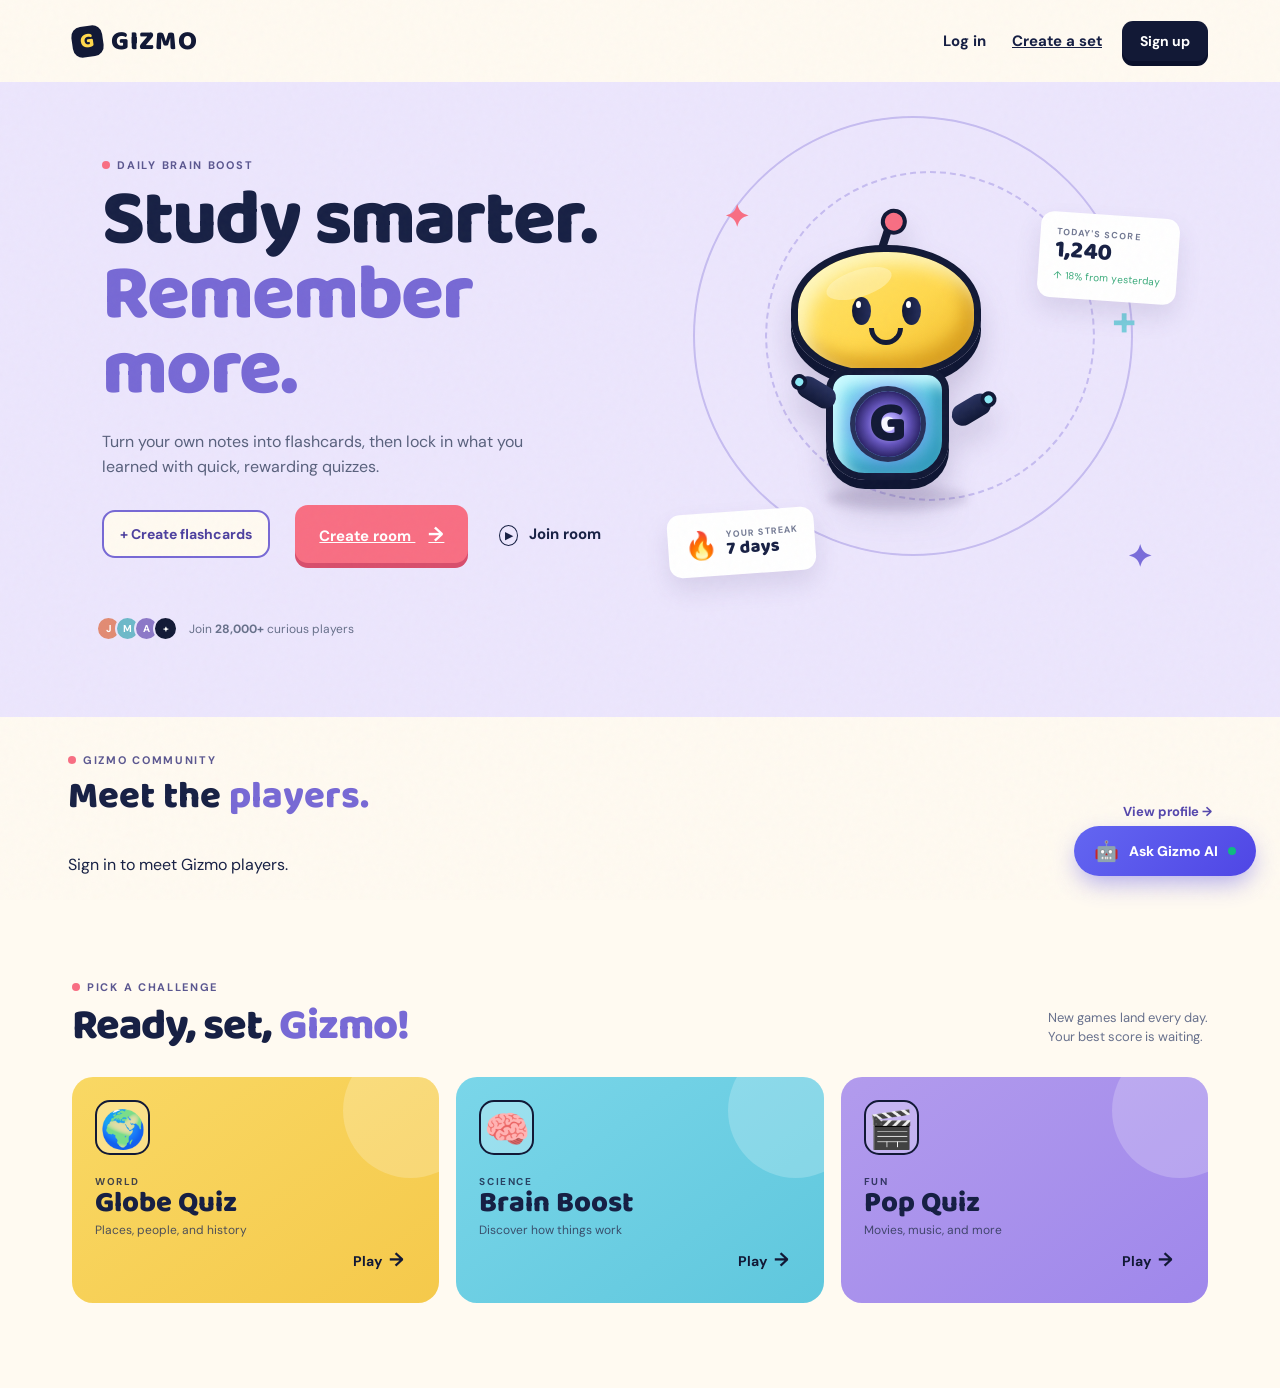
==== GIZMO/index.html @ 6bbd6b32 "Add files via upload" ====
<!doctype html>
<html lang="en">
  <head>
    <meta charset="UTF-8" />
    <meta name="viewport" content="width=device-width, initial-scale=1.0" />
    <meta name="theme-color" content="#111833" />
    <title>GIZMO — Play smart</title>
    <link rel="preconnect" href="https://fonts.googleapis.com" />
    <link rel="preconnect" href="https://fonts.gstatic.com" crossorigin />
    <link href="https://fonts.googleapis.com/css2?family=Baloo+2:wght@600;700;800&family=DM+Sans:wght@400;500;700&display=swap" rel="stylesheet" />
    <link rel="stylesheet" href="styles.css" />
    <style>.flashcard-home-button{border:2px solid #7769d5;border-radius:13px;padding:13px 16px;color:#4d409f;background:#fffaf1;text-decoration:none;font:700 14px "DM Sans",sans-serif;white-space:nowrap}.flashcard-home-button:hover{background:#ece8ff}@media(max-width:760px){.hero-actions{flex-wrap:wrap;gap:12px}.flashcard-home-button{order:3}}</style>
    <link rel="stylesheet" href="trivia.css" />
    <link rel="stylesheet" href="multiplayer.css" />
    <link rel="stylesheet" href="people.css" />
    <link rel="stylesheet" href="bot.css" />
    <link rel="stylesheet" href="bot-mobile.css" />
    <link rel="stylesheet" href="avatar.css?v=2" />
    <link rel="stylesheet" href="chat.css" />
    <script src="https://accounts.google.com/gsi/client" async defer></script>
    <script src="js/config.js"></script>
  </head>
  <body>
    <div class="noise"></div>
    <header class="topbar">
      <a class="brand" href="#" aria-label="Gizmo home"><span class="brand-mark">G</span>GIZMO</a>
      <div class="top-actions" id="guestActions">
        <button class="text-button" data-open-auth="login">Log in</button>
        <a class="text-button create-link" href="study.html">Create a set</a><button class="button small" data-open-auth="signup">Sign up</button>
      </div>
      <button class="profile hidden" id="profileButton" type="button" aria-label="Open player dashboard"></button>
    </header>

    <main>
      <section class="hero">
        <div class="hero-copy">
          <p class="eyebrow"><span></span> DAILY BRAIN BOOST</p>
          <h1>Study smarter.<br /><em>Remember more.</em></h1>
          <p class="hero-text">Turn your own notes into flashcards, then lock in what you learned with quick, rewarding quizzes.</p>
          <div class="hero-actions">
            <a class="flashcard-home-button" href="study.html">+ Create flashcards</a>
            <a class="button play-now home-cta" href="game.html">Create room <span>→</span></a>
            <button class="how-button" id="openJoinRoom"><i>▶</i> Join room</button>
          </div>
          <div class="social-proof"><div class="faces"><b>J</b><b>M</b><b>A</b><b>+</b></div><p>Join <strong>28,000+</strong> curious players</p></div>
        </div>
        <div class="hero-art" aria-hidden="true">
          <div class="orbit orbit-one"></div><div class="orbit orbit-two"></div>
          <div class="spark s1">✦</div><div class="spark s2">✦</div><div class="spark s3">+</div>
          <div class="gizmo-bot"><div class="bot-shadow"></div><div class="antenna"></div><div class="bot-head"><span class="head-gloss"></span><span class="eye"></span><span class="eye"></span><span class="smile"></span></div><div class="bot-body"><span class="bot-core"></span><span>G</span></div><div class="arm left"><i></i></div><div class="arm right"><i></i></div></div>
          <div class="float-card card-score"><small>TODAY'S SCORE</small><strong>1,240</strong><span>↑ 18% from yesterday</span></div>
          <div class="float-card card-streak"><span class="fire">🔥</span><div><small>YOUR STREAK</small><strong>7 days</strong></div></div>
        </div>
      </section>

      <section class="people-home" id="peopleHome"><div class="people-home-head"><div><p class="eyebrow"><span></span> GIZMO COMMUNITY</p><h2>Meet the <em>players.</em></h2></div><a href="#" id="viewProfileLink">View profile →</a></div><div class="people-home-grid" id="peopleHomeGrid"></div></section>
      <section class="games" id="games">
        <div class="section-heading"><div><p class="eyebrow"><span></span> PICK A CHALLENGE</p><h2>Ready, set, <em>Gizmo!</em></h2></div><p>New games land every day.<br />Your best score is waiting.</p></div>
        <div class="game-grid">
          <article class="game-card memory"><div class="card-icon">🌍</div><div><p>WORLD</p><h3>Globe Quiz</h3><span>Places, people, and history</span></div><button data-game="world">Play <b>→</b></button></article>
          <article class="game-card words"><div class="card-icon">🧠</div><div><p>SCIENCE</p><h3>Brain Boost</h3><span>Discover how things work</span></div><button data-game="science">Play <b>→</b></button></article>
          <article class="game-card logic"><div class="card-icon">🎬</div><div><p>FUN</p><h3>Pop Quiz</h3><span>Movies, music, and more</span></div><button data-game="fun">Play <b>→</b></button></article>
        </div>
      </section>
    </main>

    <div class="modal hidden" id="authModal" role="dialog" aria-modal="true" aria-labelledby="authTitle">
      <div class="modal-panel auth-panel"><button class="close" data-close="authModal" aria-label="Close">×</button><div class="mini-brand"><span class="brand-mark">G</span></div><p class="eyebrow center"><span></span> WELCOME TO GIZMO</p><h2 id="authTitle">Play with your brain on.</h2><p class="auth-subtitle" id="authSubtitle">Log in to save your scores and keep your streak.</p>
        <button class="google-button" id="googleSignIn"><span class="google-g">G</span> Continue with Google</button><div class="divider"><span>or continue with email</span></div>
        <form id="authForm"><label>Email<input id="email" type="email" placeholder="you@example.com" required /></label><label>Password<input id="password" type="password" minlength="6" placeholder="At least 6 characters" required /></label><button class="button full" type="submit" id="authSubmit">Log in <span>→</span></button></form>
        <p class="switch-copy" id="switchCopy">New to Gizmo? <button data-switch-auth="signup">Create an account</button></p>
        <p class="form-note" id="formNote"></p>
      </div>
    </div>

    <div class="modal hidden" id="gameModal" role="dialog" aria-modal="true" aria-labelledby="gameTitle"><div class="modal-panel game-panel"><button class="close" data-close="gameModal" aria-label="Close">×</button><div class="game-top"><span id="gameKind">TRIVIA</span><strong>Score: <b id="score">0</b></strong></div><div class="progress-track"><span id="progressBar"></span></div><p class="question-count" id="questionCount">QUESTION 1 OF 5</p><h2 id="gameTitle">Question goes here</h2><p id="gameInstruction">Choose the best answer.</p><div class="board trivia-board" id="gameBoard"></div><p class="answer-note" id="answerNote"></p><button class="button full hidden" id="nextQuestion">Next question <span>→</span></button><button class="button full hidden" id="restartGame">Play again <span>↻</span></button></div></div>

    <div class="modal hidden" id="joinRoomModal" role="dialog" aria-modal="true" aria-labelledby="joinRoomTitle"><div class="modal-panel join-panel"><button class="close" id="closeJoinRoom" aria-label="Close">×</button><p class="eyebrow center"><span></span> MULTIPLAYER TRIVIA</p><div class="join-icon">🏆</div><h2 id="joinRoomTitle">Join a room</h2><p>Enter the 6-character room ID shared by your friend.</p><form id="joinRoomForm"><input id="homeRoomCode" maxlength="6" placeholder="ROOM ID" autocomplete="off" required /><button class="button full" type="submit">Join game <span>→</span></button></form></div></div>
    <div class="toast hidden" id="toast"></div>
    <script src="app.js"></script>
    <script src="chat.js"></script>
  </body>
</html>
  </body>
</html>
---- GIZMO/styles.css ----
:root{--navy:#121936;--ink:#172044;--cream:#fffaf1;--yellow:#ffd84d;--pink:#f86e83;--blue:#72d4e8;--purple:#9f87eb;--muted:#69718d}*{box-sizing:border-box}body{margin:0;background:var(--cream);color:var(--ink);font-family:"DM Sans",sans-serif}.noise{position:fixed;z-index:10;inset:0;pointer-events:none;opacity:.035;background-image:url("data:image/svg+xml,%3Csvg viewBox='0 0 180 180' xmlns='http://www.w3.org/2000/svg'%3E%3Cfilter id='n'%3E%3CfeTurbulence type='fractalNoise' baseFrequency='.9' numOctaves='4' stitchTiles='stitch'/%3E%3C/filter%3E%3Crect width='100%25' height='100%25' filter='url(%23n)' opacity='.8'/%3E%3C/svg%3E")}.topbar{height:82px;max-width:1200px;margin:auto;padding:0 32px;display:flex;align-items:center;justify-content:space-between;position:relative;z-index:20}.brand{font-family:"Baloo 2";font-size:27px;font-weight:800;letter-spacing:1px;color:var(--navy);text-decoration:none;display:flex;gap:8px;align-items:center}.brand-mark{height:31px;width:31px;border-radius:10px;background:var(--navy);color:var(--yellow);display:grid;place-items:center;font-size:21px;line-height:1;transform:rotate(-8deg)}.top-actions{display:flex;align-items:center;gap:20px}.text-button,.how-button{border:0;background:transparent;color:var(--ink);font:700 15px "DM Sans";cursor:pointer}.button{border:0;border-radius:13px;padding:15px 22px;background:var(--navy);color:#fff;font:700 15px "DM Sans";cursor:pointer;box-shadow:0 5px 0 #0a102b;transition:.2s transform,.2s box-shadow}.button:hover{transform:translateY(-2px);box-shadow:0 7px 0 #0a102b}.button:active{transform:translateY(3px);box-shadow:0 2px 0 #0a102b}.button.small{padding:11px 18px;border-radius:11px;font-size:14px}.hidden{display:none!important}.profile{border:3px solid #fff;width:80px;height:80px;border-radius:50%;background:var(--purple);color:#fff;font:800 32px "Baloo 2";cursor:pointer;box-shadow:0 4px 16px #00000028;position:relative;z-index:21;flex-shrink:0;display:grid;place-items:center;padding:0;background-size:cover;background-position:center;background-repeat:no-repeat;overflow:hidden}main{overflow:hidden}.hero{min-height:535px;background:#ece6fd;position:relative;display:flex;gap:30px;padding:76px max(8vw,32px);isolation:isolate}.hero-copy{max-width:530px;z-index:2}.eyebrow{font-size:11px;letter-spacing:1.7px;font-weight:700;color:#5b5790;margin:0 0 12px;display:flex;align-items:center;gap:7px}.eyebrow span{height:8px;width:8px;border-radius:50%;background:var(--pink)}h1,h2,h3{font-family:"Baloo 2";margin:0;font-weight:800;line-height:.96}h1{font-size:clamp(56px,6.1vw,82px);letter-spacing:-2px}h1 em,h2 em{font-style:normal;color:#7769d5}.hero-text{line-height:1.6;color:#59617d;max-width:465px;margin:20px 0 25px;font-size:16px}.hero-actions{display:flex;align-items:center;gap:25px}.play-now{background:var(--pink);box-shadow:0 5px 0 #d84e6c;padding:16px 24px}.play-now:hover{box-shadow:0 7px 0 #d84e6c}.play-now:active{box-shadow:0 2px 0 #d84e6c}.play-now span{font-size:20px;margin-left:13px}.how-button i{font-style:normal;border:1.5px solid var(--ink);border-radius:50%;padding:3px 4px 3px 5px;font-size:10px;margin-right:7px}.social-proof{display:flex;align-items:center;gap:11px;margin-top:53px;font-size:12px;color:#67708a}.social-proof p{margin:0}.faces{display:flex}.faces b{width:25px;height:25px;margin-left:-6px;border:2px solid #ece6fd;border-radius:50%;display:grid;place-items:center;font-size:10px;color:#fff;background:#e28b73}.faces b:nth-child(2){background:#6db9c9}.faces b:nth-child(3){background:#8c78c8}.faces b:nth-child(4){background:var(--navy)}.hero-art{position:relative;flex:1;min-width:420px}.orbit{position:absolute;border:2px solid #c6bcf0;border-radius:50%;z-index:-1}.orbit-one{width:440px;height:440px;top:-42px;left:6%}.orbit-two{width:330px;height:330px;top:13px;left:20%;border-style:dashed}.gizmo-bot{position:absolute;top:87px;left:25%;width:218px;height:270px}.bot-head{height:132px;width:190px;background:var(--yellow);border:7px solid var(--navy);border-radius:49% 49% 43% 43%;position:relative;display:flex;align-items:center;justify-content:center;gap:31px;box-shadow:inset 0 -9px #e5b937}.eye{height:28px;width:19px;background:var(--navy);border-radius:50%}.smile{position:absolute;bottom:25px;width:34px;height:17px;border:5px solid var(--navy);border-top:0;border-radius:0 0 30px 30px}.antenna{height:34px;width:8px;background:var(--navy);position:absolute;top:-26px;left:91px;transform:rotate(18deg)}.antenna:after{content:"";height:18px;width:18px;background:var(--pink);border:4px solid var(--navy);border-radius:50%;position:absolute;top:-12px;left:-6px}.bot-body{position:absolute;top:123px;left:35px;width:123px;height:112px;border-radius:22px 22px 39px 39px;background:var(--blue);border:7px solid var(--navy);display:grid;place-items:center;font:800 57px "Baloo 2";color:var(--navy)}.arm{position:absolute;top:145px;width:42px;height:17px;background:var(--navy);border-radius:15px}.arm.left{left:2px;transform:rotate(31deg)}.arm.right{right:19px;transform:rotate(-31deg)}.float-card{position:absolute;background:#fff;border-radius:13px;padding:14px 16px;box-shadow:0 13px 25px #50477a22}.float-card small{display:block;font-size:9px;font-weight:700;letter-spacing:1.1px;color:#727993}.float-card strong{display:block;font:800 24px "Baloo 2";line-height:1.05}.float-card span{font-size:10px;color:#3aab7b}.card-score{top:57px;right:0;transform:rotate(4deg)}.card-streak{display:flex;gap:8px;align-items:center;bottom:67px;left:1%;transform:rotate(-4deg)}.card-streak .fire{font-size:27px}.card-streak strong{font-size:18px}.spark{position:absolute;font-weight:bold;color:var(--pink);font-size:30px}.s1{top:39px;left:12%}.s2{bottom:65px;right:5%;color:#796cda}.s3{top:135px;right:8%;font-size:42px;color:#79cfdd}.games{max-width:1200px;margin:auto;padding:75px 32px 85px}.section-heading{display:flex;justify-content:space-between;align-items:end;margin-bottom:30px}.section-heading h2{font-size:43px;letter-spacing:-1px}.section-heading>p{color:#68718d;font-size:13px;line-height:1.5;margin:0}.game-grid{display:grid;grid-template-columns:repeat(3,1fr);gap:17px}.game-card{min-height:226px;padding:23px;border-radius:21px;display:flex;flex-direction:column;position:relative;overflow:hidden;transition:all 0.3s cubic-bezier(0.4,0,0.2,1);cursor:default}.game-card:hover{transform:translateY(-6px);box-shadow:0 20px 40px -12px rgba(0,0,0,0.2)}.game-card:after{content:"";width:135px;height:135px;border-radius:50%;position:absolute;right:-39px;top:-34px;background:#ffffff35;transition:all 0.4s ease}.game-card:hover:after{transform:scale(1.3);right:-25px;top:-25px}.memory{background:linear-gradient(145deg,#f9d864,#f5c94b)}.words{background:linear-gradient(145deg,#7ad6e9,#5fc7dd)}.logic{background:linear-gradient(145deg,#b29bed,#9f87eb)}.card-icon{font:800 37px "Baloo 2";width:55px;height:55px;border:2px solid var(--navy);border-radius:15px;display:grid;place-items:center;background:#fff4;color:var(--navy);transition:all 0.3s ease}.game-card:hover .card-icon{transform:scale(1.1) rotate(-5deg);background:#ffffff55}.game-card p{font-size:10px;font-weight:700;letter-spacing:1.6px;margin:20px 0 2px;opacity:0.8}.game-card h3{font-size:29px;transition:all 0.2s ease}.game-card:hover h3{transform:translateX(4px)}.game-card span{font-size:12px;color:#303958;opacity:0.85}.game-card button{align-self:flex-end;margin-top:auto;background:transparent;border:0;color:var(--navy);font:700 14px "DM Sans";cursor:pointer;transition:all 0.2s ease;padding:8px 12px;border-radius:10px}.game-card button:hover{background:#00000015;transform:translateX(2px)}.game-card button b{font-size:19px;margin-left:4px}.modal{position:fixed;z-index:50;inset:0;background:#11183399;display:grid;place-items:center;padding:20px}.modal-panel{background:var(--cream);width:min(100%,445px);border-radius:24px;padding:34px;position:relative;box-shadow:0 20px 60px #0005}.close{position:absolute;right:17px;top:13px;border:0;background:transparent;font-size:30px;color:#69718d;cursor:pointer}.mini-brand{display:flex;justify-content:center;margin-bottom:18px}.mini-brand .brand-mark{width:39px;height:39px;font-size:26px}.center{justify-content:center}.auth-panel h2{text-align:center;font-size:35px;letter-spacing:-.7px}.auth-subtitle{text-align:center;color:var(--muted);font-size:13px;margin:8px auto 21px;line-height:1.5}.google-button{width:100%;border:1px solid #d8dae3;background:#fff;border-radius:12px;padding:13px;cursor:pointer;color:#29304a;font:700 14px "DM Sans"}.google-g{font:700 20px Arial;color:#4285f4;margin-right:9px}.divider{display:flex;align-items:center;gap:10px;color:#9aa0b2;font-size:11px;margin:19px 0}.divider:before,.divider:after{content:"";height:1px;background:#e0e1e7;flex:1}form label{font-size:12px;font-weight:700;display:block;margin:12px 0;color:#434b69}input{display:block;width:100%;margin-top:6px;padding:12px;border:1px solid #d7d9e3;border-radius:10px;background:#fff;font:14px "DM Sans";outline-color:#8576dc}.full{width:100%;margin-top:10px}.switch-copy,.form-note{text-align:center;font-size:12px;color:#69718d;margin:20px 0 0}.switch-copy button{border:0;background:transparent;color:#7263d1;font-weight:700;cursor:pointer}.form-note{color:#e15870;margin-top:10px;min-height:15px}.game-panel{width:min(100%,500px);text-align:center}.game-top{display:flex;justify-content:space-between;font-size:11px;font-weight:700;color:#6c7390;letter-spacing:1px}.game-top b{color:#7668d4}.game-panel h2{font-size:39px;margin-top:19px}.game-panel>p{font-size:13px;color:#6b728c;margin:5px 0 19px}.board{display:grid;grid-template-columns:repeat(4,1fr);gap:10px}.tile{aspect-ratio:1;border:0;border-radius:13px;background:#7769d5;color:transparent;font:700 28px "Baloo 2";cursor:pointer;transition:.2s transform,.2s background}.tile:hover{transform:translateY(-2px)}.tile.revealed,.tile.matched{background:#f7d965;color:var(--navy)}.tile.matched{background:#86d9ae}.toast{position:fixed;bottom:25px;left:50%;transform:translateX(-50%);z-index:100;background:var(--navy);color:#fff;padding:12px 17px;border-radius:10px;font-size:13px;box-shadow:0 4px 20px #0003}@media(max-width:760px){.topbar{padding:0 19px;height:71px}.hero{padding:56px 25px 46px;min-height:0}.hero-art{display:none}.hero-copy{max-width:none}.social-proof{margin-top:37px}.games{padding:52px 20px}.section-heading{align-items:start}.section-heading>p{display:none}.game-grid{grid-template-columns:1fr}.game-card{min-height:180px}.top-actions{gap:10px}h1{font-size:58px}.modal-panel{padding:29px 22px}}

/* Mobile Responsive Game Modals & Custom Button System */
@media (max-width: 640px) {
  .modal {
    padding: 12px !important;
  }
  .modal-panel {
    width: 100% !important;
    padding: 24px 18px !important;
    border-radius: 22px !important;
    max-height: 92vh;
    overflow-y: auto;
  }
  .game-panel h2 {
    font-size: 24px !important;
  }
}
---- GIZMO/trivia.css ----
/* GIZMO — Trivia Board & Quiz Game CSS */
/* ============================================= */
/* UI IMPROVEMENT: Enhanced answer buttons & animations */

.game-panel h2 {
  font-family: "Baloo 2", sans-serif;
  font-size: clamp(26px, 4vw, 36px);
  font-weight: 800;
  margin-top: 14px;
  line-height: 1.15;
  color: #1e1b4b;
}

.progress-track {
  height: 9px;
  background: #e2e8f0;
  border-radius: 999px;
  margin: 18px 0 14px;
  overflow: hidden;
  box-shadow: inset 0 1px 3px rgba(0,0,0,0.05);
}

.progress-track span {
  display: block;
  width: 20%;
  height: 100%;
  background: linear-gradient(90deg, #818cf8 0%, #6366f1 50%, #4f46e5 100%);
  background-size: 200% 100%;
  border-radius: 999px;
  transition: width 0.5s cubic-bezier(0.4, 0, 0.2, 1);
  animation: progressGlow 2s ease infinite;
}

@keyframes progressGlow {
  0% { background-position: 100% 0; }
  50% { background-position: 0% 0; }
  100% { background-position: 100% 0; }
}

.question-count {
  font-size: 11px !important;
  letter-spacing: 1.5px;
  font-weight: 800;
  color: #6366f1 !important;
  margin: 0 0 8px 0 !important;
  text-transform: uppercase;
}

.trivia-board {
  display: grid;
  grid-template-columns: 1fr 1fr;
  gap: 12px;
  text-align: left;
  margin-top: 18px;
}

/* TRIVIA ANSWER BUTTONS — Enhanced */
.answer {
  min-height: 64px;
  border: 2px solid #e2e8f0;
  border-radius: 18px;
  background: #ffffff;
  padding: 16px 18px;
  color: #1e293b;
  font: 700 15px "DM Sans", sans-serif;
  cursor: pointer;
  display: flex;
  align-items: center;
  transition: all 0.25s cubic-bezier(0.4, 0, 0.2, 1);
  box-shadow: 0 4px 12px rgba(15, 23, 42, 0.02);
  outline: none;
  -webkit-appearance: none;
  appearance: none;
  animation: answerFadeIn 0.3s ease-out;
}

@keyframes answerFadeIn {
  from { opacity: 0; transform: translateY(10px); }
  to { opacity: 1; transform: translateY(0); }
}

.answer:hover:not(:disabled) {
  border-color: #6366f1;
  background: #f8fafc;
  transform: translateY(-3px);
  box-shadow: 0 8px 24px rgba(99, 102, 241, 0.15);
}

.answer:active:not(:disabled) {
  transform: translateY(0) scale(0.98);
}

.answer:disabled {
  cursor: default;
}

.answer-letter {
  display: inline-grid;
  place-items: center;
  width: 30px;
  height: 30px;
  border-radius: 10px;
  background: #e0e7ff;
  color: #4338ca;
  font-weight: 800;
  font-size: 13px;
  flex-shrink: 0;
  margin-right: 14px;
  transition: all 0.2s ease;
}

/* Answer States — Enhanced Animations */
.answer.correct {
  border-color: #22c55e !important;
  background: #dcfce7 !important;
  color: #15803d !important;
  box-shadow: 0 6px 20px rgba(34, 197, 94, 0.25) !important;
  animation: correctBounce 0.5s ease !important;
}

@keyframes correctBounce {
  0% { transform: scale(1); }
  30% { transform: scale(1.04); }
  60% { transform: scale(0.98); }
  100% { transform: scale(1); }
}

.answer.correct .answer-letter {
  background: #22c55e !important;
  color: #ffffff !important;
}

.answer.wrong {
  border-color: #ef4444 !important;
  background: #fee2e2 !important;
  color: #b91c1c !important;
  box-shadow: 0 6px 20px rgba(239, 68, 68, 0.25) !important;
  animation: wrongShake 0.45s ease !important;
}

@keyframes wrongShake {
  0%, 100% { transform: translateX(0); }
  15% { transform: translateX(-8px); }
  30% { transform: translateX(8px); }
  45% { transform: translateX(-6px); }
  60% { transform: translateX(6px); }
  75% { transform: translateX(-3px); }
  90% { transform: translateX(3px); }
}

.answer.wrong .answer-letter {
  background: #ef4444 !important;
  color: #ffffff !important;
}

.answer-note {
  min-height: 22px !important;
  margin: 16px 0 0 !important;
  color: #64748b !important;
  font-size: 14px;
  font-weight: 700;
  text-align: center;
  animation: fadeInUp 0.3s ease;
}

@keyframes fadeInUp {
  from { opacity: 0; transform: translateY(8px); }
  to { opacity: 1; transform: translateY(0); }
}

/* RESPONSIVE MOBILE TRIVIA BOARD */
@media (max-width: 640px) {
  .trivia-board {
    grid-template-columns: 1fr;
    gap: 10px;
  }

  .answer {
    min-height: 56px;
    padding: 14px 16px;
    font-size: 14px;
    border-radius: 16px;
  }

  .answer-letter {
    width: 26px;
    height: 26px;
    font-size: 12px;
  }
}
---- GIZMO/multiplayer.css ----
.follow-player{border:0;border-radius:999px;background:#e6defd;color:#5949b6;padding:5px 9px;font:700 11px 'DM Sans',sans-serif;cursor:pointer}.follow-player:hover{background:#6d5bd0;color:#fff}.join-panel{text-align:center;max-width:390px}.join-panel h2{margin:8px 0}.join-panel p{color:#69718d;font-size:14px;margin:0 0 18px}.join-icon{width:58px;height:58px;margin:12px auto;border-radius:18px;display:grid;place-items:center;background:#f9d864;font-size:29px}.join-panel input{box-sizing:border-box;width:100%;padding:13px;border:1px solid #d8d1ed;border-radius:11px;text-align:center;text-transform:uppercase;letter-spacing:3px;font:700 17px 'DM Sans',sans-serif;margin-bottom:12px}
---- GIZMO/people.css ----
.people-home{max-width:1240px;margin:0 auto;padding:36px 48px 14px}.people-home-head{display:flex;justify-content:space-between;align-items:end}.people-home h2{font-size:38px;margin:4px 0}.people-home-head>a{color:#5547ad;font-size:13px;font-weight:700;text-decoration:none}.people-home-grid{display:grid;grid-template-columns:repeat(3,1fr);gap:14px;margin-top:18px}.people-home-card{background:#fff;border:1px solid #e5dff1;border-radius:18px;padding:16px;display:flex;flex-direction:column;align-items:flex-start}.people-home-card b,.people-home-card .player-photo{display:grid;place-items:center;width:56px;height:56px;border-radius:16px;background:#f7d566;color:#302759;font:800 22px 'Baloo 2';background-size:cover;background-position:center}.people-home-card h3{margin:10px 0 2px;font-size:17px}.people-home-card p{color:#827b9b;font-size:12px;margin:0 0 12px}.people-home-card button{width:100%;border:1px solid #d6ceed;border-radius:9px;padding:8px;background:#fff;color:#5949b6;font-weight:700;cursor:pointer}.people-home-card button.following{background:#6d5bd0;border-color:#6d5bd0;color:#fff}@media(max-width:720px){.people-home{padding:29px 20px 7px}.people-home h2{font-size:31px}.people-home-grid{grid-template-columns:1fr 1fr}.people-home-head{align-items:flex-start;flex-direction:column;gap:7px}}
---- GIZMO/bot.css ----
.gizmo-bot{transform-origin:center bottom;animation:bot-float 4s ease-in-out infinite;filter:drop-shadow(0 18px 14px #45356b33)}.bot-shadow{position:absolute;width:142px;height:24px;border-radius:50%;background:#584a7a2e;bottom:5px;left:36px;filter:blur(5px);animation:shadow-pulse 4s ease-in-out infinite}.bot-head{background:linear-gradient(145deg,#ffe66d 0%,#ffd84d 55%,#efb929 100%);box-shadow:inset 10px 12px 18px #fff7bd,inset -10px -12px 17px #d99f1f,0 10px 0 #0e1532!important}.head-gloss{position:absolute;width:68px;height:27px;border-radius:50%;background:#fff8c880;top:18px;left:27px;transform:rotate(-18deg)}.eye{position:relative;background:linear-gradient(90deg,#101735,#242d5b)!important;transform-origin:center 75%;animation:blink 5s infinite}.eye:after{content:'';position:absolute;width:5px;height:7px;border-radius:50%;background:#fff;top:4px;left:4px}.bot-body{background:linear-gradient(145deg,#8ce9f5,#55c6df 58%,#3babc9)!important;box-shadow:inset 8px 9px 14px #ccfbff,inset -8px -10px 13px #319dbd,0 9px 0 #0e1532!important}.bot-core{position:absolute;width:66px;height:66px;border-radius:50%;background:radial-gradient(circle,#f7f7ff 0 14%,#b5a8ff 17%,#6555bd 44%,#30276f 68%);box-shadow:0 0 0 5px #27305a,0 0 24px #8d7aff;animation:core-glow 2.4s ease-in-out infinite}.bot-body>span:last-child{position:relative;z-index:2}.arm{height:22px!important;background:linear-gradient(#293260,#101735)!important;transform-origin:90% 50%}.arm i{display:block;width:16px;height:16px;border:4px solid #101735;border-radius:50%;background:#8ce9f5;position:absolute;top:3px}.arm.left i{left:-7px}.arm.right i{right:-7px}.arm.left{animation:wave-left 3.2s ease-in-out infinite}.arm.right{animation:wave-right 3.2s ease-in-out infinite}@keyframes bot-float{50%{transform:translateY(-13px) rotate(1deg)}}@keyframes shadow-pulse{50%{transform:scale(.78);opacity:.55}}@keyframes blink{0%,45%,47%,100%{transform:scaleY(1)}46%{transform:scaleY(.08)}}@keyframes core-glow{50%{box-shadow:0 0 0 5px #27305a,0 0 35px #8d7aff}}@keyframes wave-left{50%{transform:rotate(48deg)}}@keyframes wave-right{50%{transform:rotate(-48deg)}}@media(prefers-reduced-motion:reduce){.gizmo-bot,.bot-shadow,.eye,.bot-core,.arm{animation:none}}
---- GIZMO/bot-mobile.css ----
@media(max-width:760px){
  .profile{width:48px;height:48px;border-width:2px;font-size:20px;box-shadow:0 2px 8px #00000028}
  /* Keep Gizmo beside the headline instead of placing it beneath the hero copy. */
  .hero{display:grid;grid-template-columns:minmax(0,1fr) 40%;column-gap:8px;align-items:start}
  .hero-copy{display:contents}
  .hero .eyebrow{grid-column:1;grid-row:1}
  .hero h1{grid-column:1;grid-row:2;font-size:clamp(31px,7vw,48px);letter-spacing:-1px;line-height:.94}
  .hero-text,.hero-actions,.social-proof{grid-column:1/-1}
  .hero-art{display:block!important;grid-column:2;grid-row:1 / span 2;min-width:0;width:100%;height:190px;margin:0}
  .hero-art .orbit{transform:scale(.42);transform-origin:center top;left:50%;margin-left:-92px}
  .hero-art .orbit-one{top:-8px}.hero-art .orbit-two{top:16px}
  .gizmo-bot{top:39px;left:50%;margin-left:-65px;transform:scale(.55);transform-origin:center top}
  .float-card{display:none}.spark.s1{top:28px;left:3%}.spark.s2{bottom:16px;right:5%}.spark.s3{top:76px;right:3%;font-size:28px}
}
@media(max-width:390px){
  .hero{grid-template-columns:minmax(0,1fr) 37%}
  .hero h1{font-size:clamp(26px,7.2vw,32px);letter-spacing:-.7px}
  .hero-art{height:160px}.gizmo-bot{top:35px;transform:scale(.46);margin-left:-54px}
  .hero-art .orbit{transform:scale(.34);margin-left:-75px}.spark{font-size:18px}
}
---- GIZMO/avatar.css ----
.profile {
  width: 48px;
  height: 48px;
  border-width: 2px;
  font-size: 20px;
  box-shadow: 0 2px 8px #00000028;
}
---- GIZMO/chat.css ----
/* GIZMO — ChatGPT AI Assistant Styles */

/* FLOATING LAUNCHER BUTTON */
.gizmo-ai-launcher {
  position: fixed;
  bottom: 24px;
  right: 24px;
  z-index: 999;
  display: flex;
  align-items: center;
  gap: 10px;
  background: linear-gradient(135deg, #6366f1 0%, #4f46e5 100%);
  color: #ffffff;
  border: 0;
  border-radius: 999px;
  padding: 12px 20px;
  font: 800 14px "DM Sans", sans-serif;
  cursor: pointer;
  box-shadow: 0 10px 25px -4px rgba(79, 70, 229, 0.45);
  transition: all 0.25s cubic-bezier(0.4, 0, 0.2, 1);
  -webkit-appearance: none;
  appearance: none;
}

.gizmo-ai-launcher:hover {
  transform: translateY(-3px) scale(1.02);
  box-shadow: 0 14px 32px -4px rgba(79, 70, 229, 0.55);
}

.gizmo-ai-launcher .bot-icon {
  font-size: 20px;
}

.gizmo-ai-launcher .live-pulse {
  width: 8px;
  height: 8px;
  border-radius: 50%;
  background: #10b981;
  box-shadow: 0 0 0 0 rgba(16, 185, 129, 0.6);
  animation: pulse-ring 2s infinite;
}

/* CHAT MODAL WINDOW */
.gizmo-ai-window {
  position: fixed;
  bottom: 90px;
  right: 24px;
  z-index: 1000;
  width: min(100% - 32px, 420px);
  height: 560px;
  max-height: 82vh;
  background: #ffffff;
  border: 1.5px solid rgba(99, 102, 241, 0.2);
  border-radius: 26px;
  box-shadow: 0 20px 50px -10px rgba(15, 23, 42, 0.25);
  display: flex;
  flex-direction: column;
  overflow: hidden;
  transition: all 0.3s cubic-bezier(0.4, 0, 0.2, 1);
  transform-origin: bottom right;
}

.gizmo-ai-window.hidden {
  opacity: 0;
  pointer-events: none;
  transform: scale(0.9) translateY(20px);
}

/* CHAT HEADER */
.ai-chat-header {
  padding: 16px 20px;
  background: linear-gradient(135deg, #1e1b4b 0%, #312e81 100%);
  color: #ffffff;
  display: flex;
  align-items: center;
  justify-content: space-between;
}

.ai-header-info {
  display: flex;
  align-items: center;
  gap: 12px;
}

.ai-avatar {
  width: 38px;
  height: 38px;
  border-radius: 12px;
  background: linear-gradient(135deg, #fef3c7 0%, #fde68a 100%);
  display: grid;
  place-items: center;
  font-size: 20px;
}

.ai-title-wrap strong {
  display: block;
  font: 800 16px "Baloo 2", sans-serif;
  line-height: 1.1;
  color: #ffffff;
}

.ai-title-wrap small {
  font-size: 11px;
  color: #a5b4fc;
}

.ai-close-btn {
  border: 0;
  background: transparent;
  color: #cbd5e1;
  font-size: 24px;
  cursor: pointer;
  padding: 0 4px;
  line-height: 1;
  transition: color 0.2s;
}

.ai-close-btn:hover {
  color: #ffffff;
}

/* CHAT MESSAGES BODY */
.ai-chat-body {
  flex: 1;
  padding: 16px;
  overflow-y: auto;
  display: flex;
  flex-direction: column;
  gap: 14px;
  background: #f8fafc;
}

.chat-bubble {
  max-width: 85%;
  padding: 12px 16px;
  border-radius: 18px;
  font-size: 14px;
  line-height: 1.55;
  word-break: break-word;
}

.chat-bubble.user {
  align-self: flex-end;
  background: linear-gradient(135deg, #6366f1 0%, #4f46e5 100%);
  color: #ffffff;
  border-bottom-right-radius: 4px;
}

.chat-bubble.ai {
  align-self: flex-start;
  background: #ffffff;
  color: #1e293b;
  border: 1px solid #e2e8f0;
  border-bottom-left-radius: 4px;
  box-shadow: 0 4px 12px rgba(15, 23, 42, 0.03);
}

.chat-bubble.ai pre, .chat-bubble.ai code {
  background: #f1f5f9;
  padding: 2px 6px;
  border-radius: 4px;
  font-family: monospace;
  font-size: 13px;
}

/* QUICK CHIPS */
.chat-suggestions {
  display: flex;
  flex-wrap: wrap;
  gap: 8px;
  margin-top: 8px;
}

.chip-btn {
  border: 1.5px solid #cbd5e1;
  border-radius: 999px;
  background: #ffffff;
  color: #4f46e5;
  padding: 6px 14px;
  font: 700 12px "DM Sans", sans-serif;
  cursor: pointer;
  transition: all 0.2s;
}

.chip-btn:hover {
  background: #f5f3ff;
  border-color: #6366f1;
}

/* INPUT FOOTER */
.ai-chat-footer {
  padding: 14px 16px;
  background: #ffffff;
  border-top: 1px solid #e2e8f0;
}

.chat-form {
  display: flex;
  gap: 10px;
  align-items: center;
}

.chat-form input {
  flex: 1;
  border: 1.5px solid #cbd5e1 !important;
  border-radius: 14px !important;
  padding: 12px 14px !important;
  font: 500 14px "DM Sans", sans-serif !important;
  background: #f8fafc !important;
  outline: none !important;
  margin: 0 !important;
}

.chat-form input:focus {
  border-color: #6366f1 !important;
  background: #ffffff !important;
}

.chat-send-btn {
  border: 0 !important;
  border-radius: 12px !important;
  background: linear-gradient(135deg, #6366f1 0%, #4f46e5 100%) !important;
  color: #ffffff !important;
  padding: 12px 18px !important;
  font: 800 14px "DM Sans", sans-serif !important;
  cursor: pointer !important;
  box-shadow: 0 4px 12px rgba(79, 70, 229, 0.3) !important;
  transition: all 0.2s ease !important;
}

.chat-send-btn:hover:not(:disabled) {
  transform: translateY(-1px) !important;
}

.chat-send-btn:disabled {
  opacity: 0.6;
  cursor: wait;
}

/* RESPONSIVE MOBILE CHAT */
@media (max-width: 640px) {
  .gizmo-ai-launcher {
    bottom: 16px;
    right: 16px;
    padding: 10px 16px;
    font-size: 13px;
  }
  .gizmo-ai-window {
    bottom: 74px;
    right: 12px;
    left: 12px;
    width: calc(100% - 24px);
    height: 500px;
  }
}
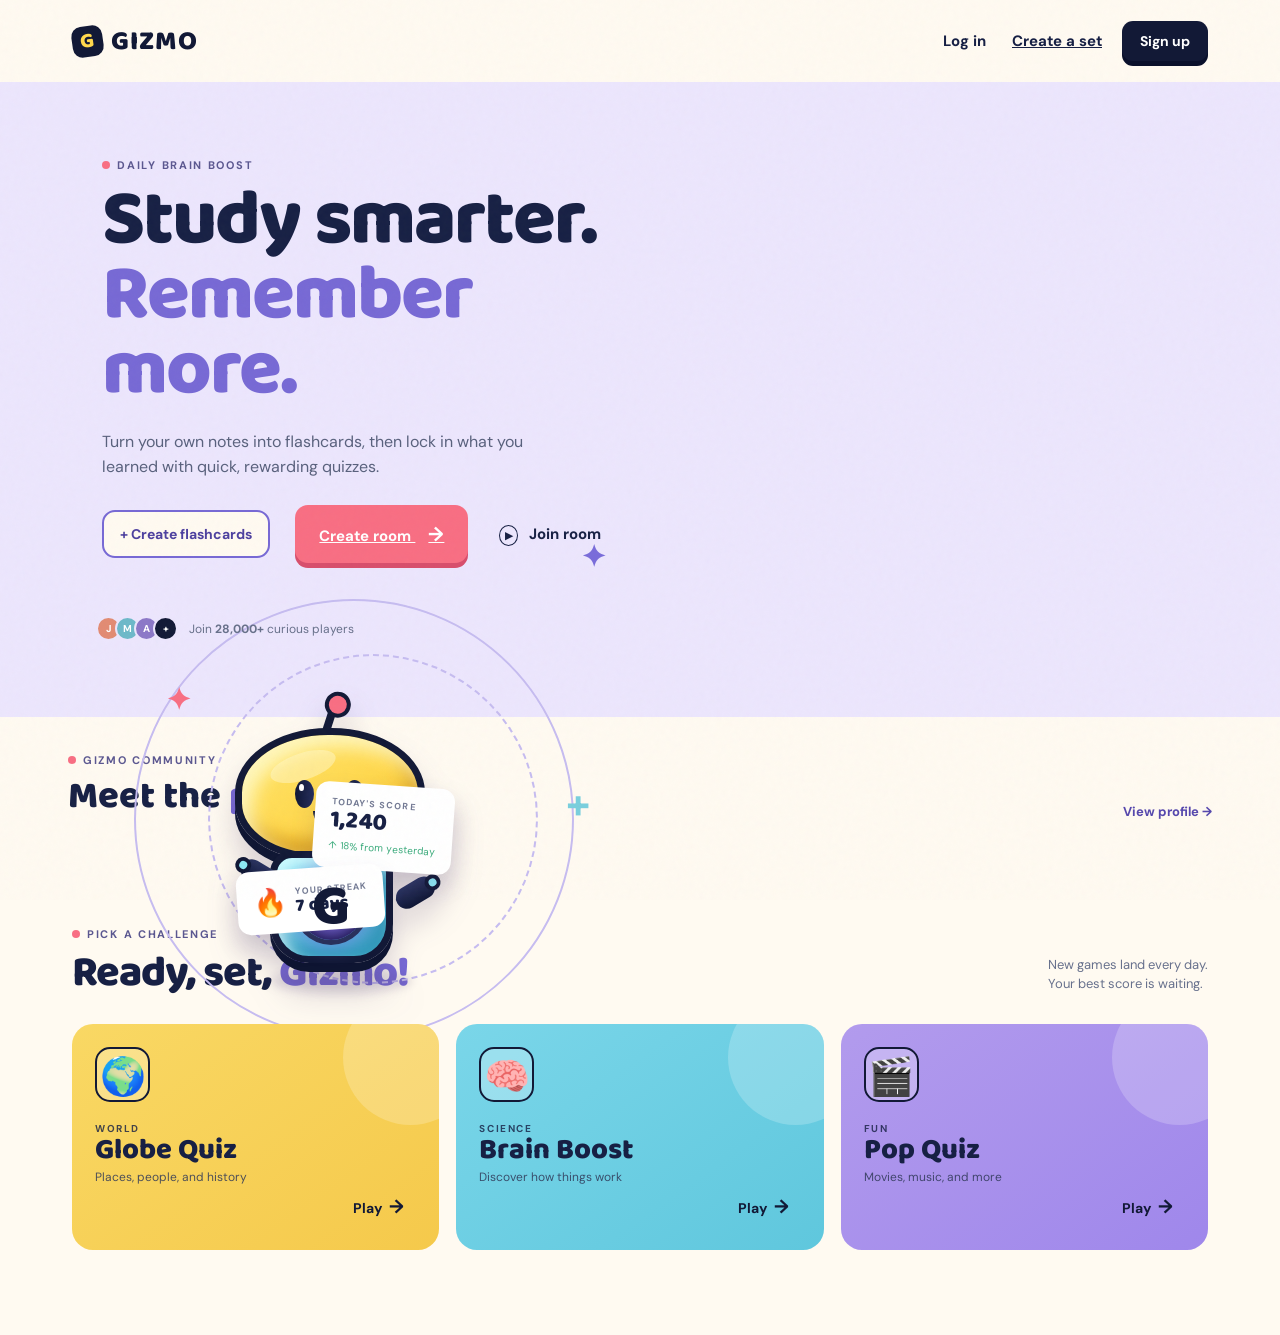
==== commit 405607ef: "Add files via upload" ====
--- a/GIZMO/index.html
+++ b/GIZMO/index.html
@@ -43,13 +43,12 @@
             <button class="how-button" id="openJoinRoom"><i>▶</i> Join room</button>
           </div>
           <div class="social-proof"><div class="faces"><b>J</b><b>M</b><b>A</b><b>+</b></div><p>Join <strong>28,000+</strong> curious players</p></div>
-        </div>
         <div class="hero-art" aria-hidden="true">
           <div class="orbit orbit-one"></div><div class="orbit orbit-two"></div>
           <div class="spark s1">✦</div><div class="spark s2">✦</div><div class="spark s3">+</div>
-          <div class="gizmo-bot"><div class="bot-shadow"></div><div class="antenna"></div><div class="bot-head"><span class="head-gloss"></span><span class="eye"></span><span class="eye"></span><span class="smile"></span></div><div class="bot-body"><span class="bot-core"></span><span>G</span></div><div class="arm left"><i></i></div><div class="arm right"><i></i></div></div>
+          <div class="gizmo-bot"><div class="bot-shadow"></div><div class="antenna"></div><div class="bot-head"><span class="head-gloss"></span><span class="eye"></span><span class="eye"></span><span class="smile"></span></div><div class="bot-body"><span class="bot-core"></span><span>G</span></div><div class="arm left"><i></i></div><div class="arm right"><i></i></div>
           <div class="float-card card-score"><small>TODAY'S SCORE</small><strong>1,240</strong><span>↑ 18% from yesterday</span></div>
-          <div class="float-card card-streak"><span class="fire">🔥</span><div><small>YOUR STREAK</small><strong>7 days</strong></div></div>
+          <div class="float-card card-streak"><span class="fire">🔥</span><div><small>YOUR STREAK</small><strong>7 days</strong></div>
         </div>
       </section>
 
@@ -71,15 +70,14 @@
         <p class="switch-copy" id="switchCopy">New to Gizmo? <button data-switch-auth="signup">Create an account</button></p>
         <p class="form-note" id="formNote"></p>
       </div>
-    </div>
 
-    <div class="modal hidden" id="gameModal" role="dialog" aria-modal="true" aria-labelledby="gameTitle"><div class="modal-panel game-panel"><button class="close" data-close="gameModal" aria-label="Close">×</button><div class="game-top"><span id="gameKind">TRIVIA</span><strong>Score: <b id="score">0</b></strong></div><div class="progress-track"><span id="progressBar"></span></div><p class="question-count" id="questionCount">QUESTION 1 OF 5</p><h2 id="gameTitle">Question goes here</h2><p id="gameInstruction">Choose the best answer.</p><div class="board trivia-board" id="gameBoard"></div><p class="answer-note" id="answerNote"></p><button class="button full hidden" id="nextQuestion">Next question <span>→</span></button><button class="button full hidden" id="restartGame">Play again <span>↻</span></button></div></div>
+    <div class="modal hidden" id="gameModal" role="dialog" aria-modal="true" aria-labelledby="gameTitle"><div class="modal-panel game-panel"><button class="close" data-close="gameModal" aria-label="Close">×</button><div class="game-top"><span id="gameKind">TRIVIA</span><strong>Score: <b id="score">0</b></strong></div><div class="progress-track"><span id="progressBar"></span></div><p class="question-count" id="questionCount">QUESTION 1 OF 5</p><h2 id="gameTitle">Question goes here</h2><p id="gameInstruction">Choose the best answer.</p><div class="board trivia-board" id="gameBoard"></div><p class="answer-note" id="answerNote"></p><button class="button full hidden" id="nextQuestion">Next question <span>→</span></button><button class="button full hidden" id="restartGame">Play again <span>↻</span></button></div>
 
-    <div class="modal hidden" id="joinRoomModal" role="dialog" aria-modal="true" aria-labelledby="joinRoomTitle"><div class="modal-panel join-panel"><button class="close" id="closeJoinRoom" aria-label="Close">×</button><p class="eyebrow center"><span></span> MULTIPLAYER TRIVIA</p><div class="join-icon">🏆</div><h2 id="joinRoomTitle">Join a room</h2><p>Enter the 6-character room ID shared by your friend.</p><form id="joinRoomForm"><input id="homeRoomCode" maxlength="6" placeholder="ROOM ID" autocomplete="off" required /><button class="button full" type="submit">Join game <span>→</span></button></form></div></div>
+    <div class="modal hidden" id="joinRoomModal" role="dialog" aria-modal="true" aria-labelledby="joinRoomTitle"><div class="modal-panel join-panel"><button class="close" id="closeJoinRoom" aria-label="Close">×</button><p class="eyebrow center"><span></span> MULTIPLAYER TRIVIA</p><div class="join-icon">🏆</div><h2 id="joinRoomTitle">Join a room</h2><p>Enter the 6-character room ID shared by your friend.</p><form id="joinRoomForm"><input id="homeRoomCode" maxlength="6" placeholder="ROOM ID" autocomplete="off" required /><button class="button full" type="submit">Join game <span>→</span></button></form></div>
     <div class="toast hidden" id="toast"></div>
     <script src="app.js"></script>
     <script src="chat.js"></script>
   </body>
-</html>
-  </body>
-</html>
+</html></｜｜DSML｜｜parameter>
+</invoke>
+</｜｜DSML｜｜tool_calls>
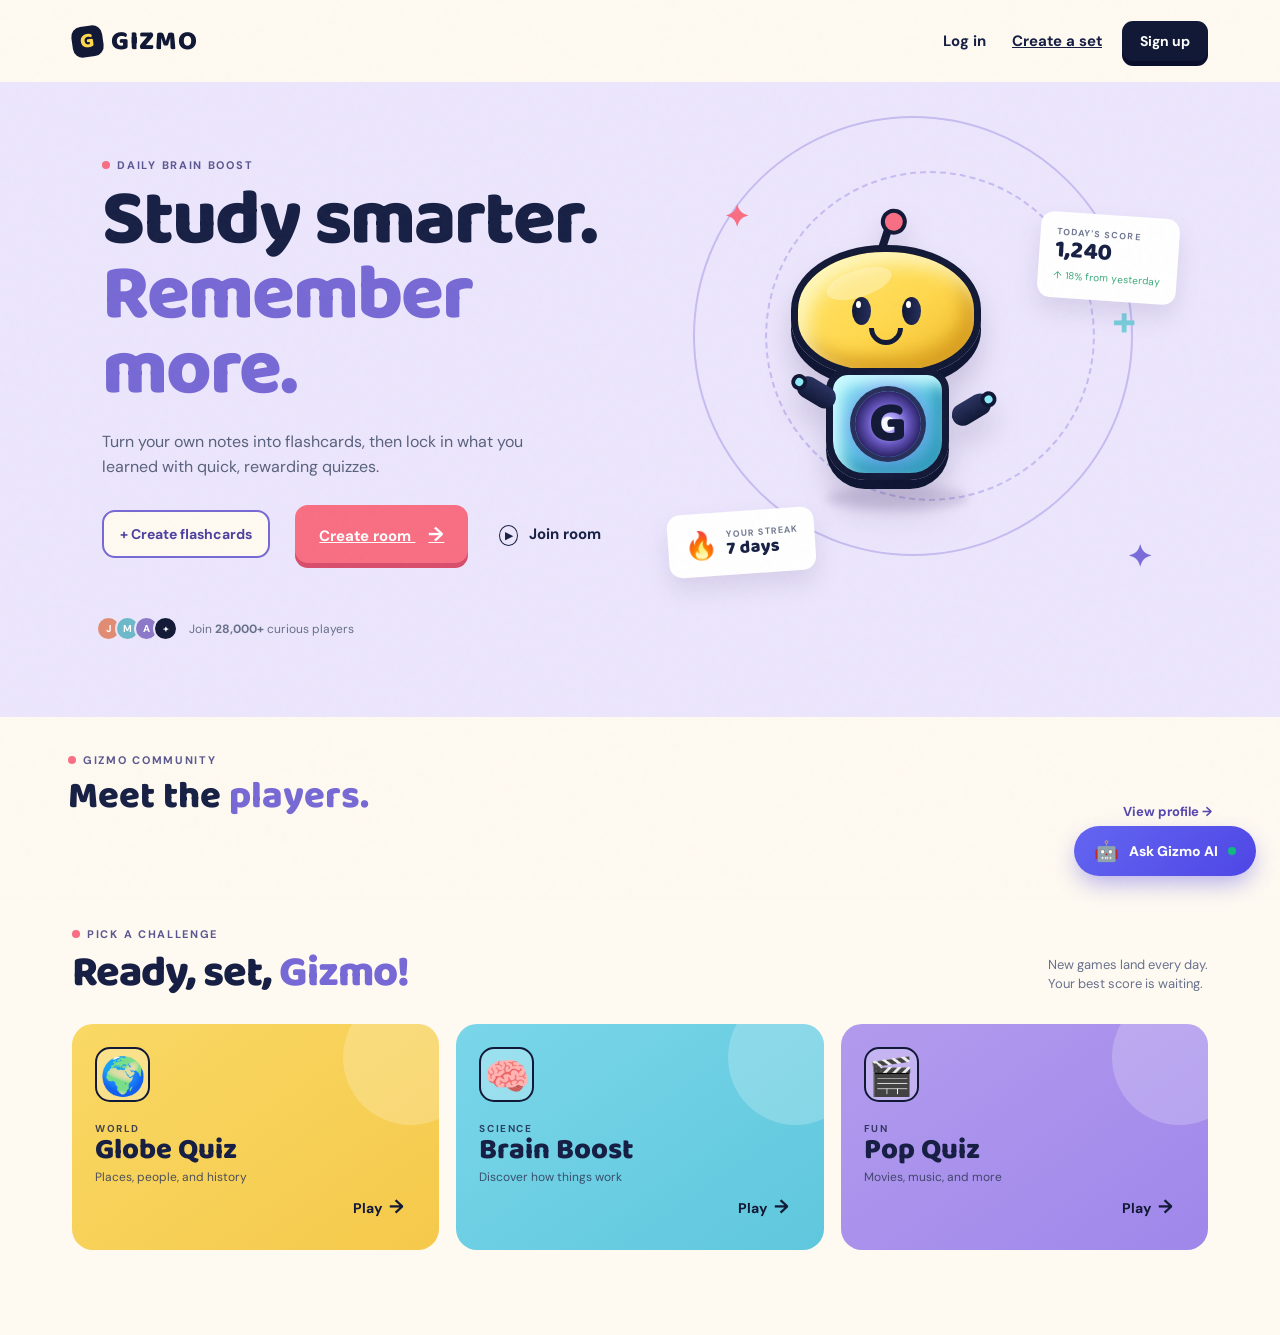
==== commit fb83a1ea: "Add files via upload" ====
--- a/GIZMO/index.html
+++ b/GIZMO/index.html
@@ -9,7 +9,11 @@
     <link rel="preconnect" href="https://fonts.gstatic.com" crossorigin />
     <link href="https://fonts.googleapis.com/css2?family=Baloo+2:wght@600;700;800&family=DM+Sans:wght@400;500;700&display=swap" rel="stylesheet" />
     <link rel="stylesheet" href="styles.css" />
-    <style>.flashcard-home-button{border:2px solid #7769d5;border-radius:13px;padding:13px 16px;color:#4d409f;background:#fffaf1;text-decoration:none;font:700 14px "DM Sans",sans-serif;white-space:nowrap}.flashcard-home-button:hover{background:#ece8ff}@media(max-width:760px){.hero-actions{flex-wrap:wrap;gap:12px}.flashcard-home-button{order:3}}</style>
+    <style>
+      .flashcard-home-button{border:2px solid #7769d5;border-radius:13px;padding:13px 16px;color:#4d409f;background:#fffaf1;text-decoration:none;font:700 14px "DM Sans",sans-serif;white-space:nowrap}
+      .flashcard-home-button:hover{background:#ece8ff}
+      @media(max-width:760px){.hero-actions{flex-wrap:wrap;gap:12px}.flashcard-home-button{order:3}}
+    </style>
     <link rel="stylesheet" href="trivia.css" />
     <link rel="stylesheet" href="multiplayer.css" />
     <link rel="stylesheet" href="people.css" />
@@ -26,7 +30,8 @@
       <a class="brand" href="#" aria-label="Gizmo home"><span class="brand-mark">G</span>GIZMO</a>
       <div class="top-actions" id="guestActions">
         <button class="text-button" data-open-auth="login">Log in</button>
-        <a class="text-button create-link" href="study.html">Create a set</a><button class="button small" data-open-auth="signup">Sign up</button>
+        <a class="text-button create-link" href="study.html">Create a set</a>
+        <button class="button small" data-open-auth="signup">Sign up</button>
       </div>
       <button class="profile hidden" id="profileButton" type="button" aria-label="Open player dashboard"></button>
     </header>
@@ -42,42 +47,149 @@
             <a class="button play-now home-cta" href="game.html">Create room <span>→</span></a>
             <button class="how-button" id="openJoinRoom"><i>▶</i> Join room</button>
           </div>
-          <div class="social-proof"><div class="faces"><b>J</b><b>M</b><b>A</b><b>+</b></div><p>Join <strong>28,000+</strong> curious players</p></div>
+          <div class="social-proof">
+            <div class="faces"><b>J</b><b>M</b><b>A</b><b>+</b></div>
+            <p>Join <strong>28,000+</strong> curious players</p>
+          </div>
+        </div>
         <div class="hero-art" aria-hidden="true">
-          <div class="orbit orbit-one"></div><div class="orbit orbit-two"></div>
-          <div class="spark s1">✦</div><div class="spark s2">✦</div><div class="spark s3">+</div>
-          <div class="gizmo-bot"><div class="bot-shadow"></div><div class="antenna"></div><div class="bot-head"><span class="head-gloss"></span><span class="eye"></span><span class="eye"></span><span class="smile"></span></div><div class="bot-body"><span class="bot-core"></span><span>G</span></div><div class="arm left"><i></i></div><div class="arm right"><i></i></div>
-          <div class="float-card card-score"><small>TODAY'S SCORE</small><strong>1,240</strong><span>↑ 18% from yesterday</span></div>
-          <div class="float-card card-streak"><span class="fire">🔥</span><div><small>YOUR STREAK</small><strong>7 days</strong></div>
+          <div class="orbit orbit-one"></div>
+          <div class="orbit orbit-two"></div>
+          <div class="spark s1">✦</div>
+          <div class="spark s2">✦</div>
+          <div class="spark s3">+</div>
+          <div class="gizmo-bot">
+            <div class="bot-shadow"></div>
+            <div class="antenna"></div>
+            <div class="bot-head">
+              <span class="head-gloss"></span>
+              <span class="eye"></span>
+              <span class="eye"></span>
+              <span class="smile"></span>
+            </div>
+            <div class="bot-body"><span class="bot-core"></span><span>G</span></div>
+            <div class="arm left"><i></i></div>
+            <div class="arm right"><i></i></div>
+          </div>
+          <div class="float-card card-score">
+            <small>TODAY'S SCORE</small>
+            <strong>1,240</strong>
+            <span>↑ 18% from yesterday</span>
+          </div>
+          <div class="float-card card-streak">
+            <span class="fire">🔥</span>
+            <div>
+              <small>YOUR STREAK</small>
+              <strong>7 days</strong>
+            </div>
+          </div>
         </div>
       </section>
 
-      <section class="people-home" id="peopleHome"><div class="people-home-head"><div><p class="eyebrow"><span></span> GIZMO COMMUNITY</p><h2>Meet the <em>players.</em></h2></div><a href="#" id="viewProfileLink">View profile →</a></div><div class="people-home-grid" id="peopleHomeGrid"></div></section>
+      <section class="people-home" id="peopleHome">
+        <div class="people-home-head">
+          <div>
+            <p class="eyebrow"><span></span> GIZMO COMMUNITY</p>
+            <h2>Meet the <em>players.</em></h2>
+          </div>
+          <a href="#" id="viewProfileLink">View profile →</a>
+        </div>
+        <div class="people-home-grid" id="peopleHomeGrid"></div>
+      </section>
+
       <section class="games" id="games">
-        <div class="section-heading"><div><p class="eyebrow"><span></span> PICK A CHALLENGE</p><h2>Ready, set, <em>Gizmo!</em></h2></div><p>New games land every day.<br />Your best score is waiting.</p></div>
+        <div class="section-heading">
+          <div>
+            <p class="eyebrow"><span></span> PICK A CHALLENGE</p>
+            <h2>Ready, set, <em>Gizmo!</em></h2>
+          </div>
+          <p>New games land every day.<br />Your best score is waiting.</p>
+        </div>
         <div class="game-grid">
-          <article class="game-card memory"><div class="card-icon">🌍</div><div><p>WORLD</p><h3>Globe Quiz</h3><span>Places, people, and history</span></div><button data-game="world">Play <b>→</b></button></article>
-          <article class="game-card words"><div class="card-icon">🧠</div><div><p>SCIENCE</p><h3>Brain Boost</h3><span>Discover how things work</span></div><button data-game="science">Play <b>→</b></button></article>
-          <article class="game-card logic"><div class="card-icon">🎬</div><div><p>FUN</p><h3>Pop Quiz</h3><span>Movies, music, and more</span></div><button data-game="fun">Play <b>→</b></button></article>
+          <article class="game-card memory">
+            <div class="card-icon">🌍</div>
+            <div>
+              <p>WORLD</p>
+              <h3>Globe Quiz</h3>
+              <span>Places, people, and history</span>
+            </div>
+            <button data-game="world">Play <b>→</b></button>
+          </article>
+          <article class="game-card words">
+            <div class="card-icon">🧠</div>
+            <div>
+              <p>SCIENCE</p>
+              <h3>Brain Boost</h3>
+              <span>Discover how things work</span>
+            </div>
+            <button data-game="science">Play <b>→</b></button>
+          </article>
+          <article class="game-card logic">
+            <div class="card-icon">🎬</div>
+            <div>
+              <p>FUN</p>
+              <h3>Pop Quiz</h3>
+              <span>Movies, music, and more</span>
+            </div>
+            <button data-game="fun">Play <b>→</b></button>
+          </article>
         </div>
       </section>
     </main>
 
     <div class="modal hidden" id="authModal" role="dialog" aria-modal="true" aria-labelledby="authTitle">
-      <div class="modal-panel auth-panel"><button class="close" data-close="authModal" aria-label="Close">×</button><div class="mini-brand"><span class="brand-mark">G</span></div><p class="eyebrow center"><span></span> WELCOME TO GIZMO</p><h2 id="authTitle">Play with your brain on.</h2><p class="auth-subtitle" id="authSubtitle">Log in to save your scores and keep your streak.</p>
-        <button class="google-button" id="googleSignIn"><span class="google-g">G</span> Continue with Google</button><div class="divider"><span>or continue with email</span></div>
-        <form id="authForm"><label>Email<input id="email" type="email" placeholder="you@example.com" required /></label><label>Password<input id="password" type="password" minlength="6" placeholder="At least 6 characters" required /></label><button class="button full" type="submit" id="authSubmit">Log in <span>→</span></button></form>
+      <div class="modal-panel auth-panel">
+        <button class="close" data-close="authModal" aria-label="Close">×</button>
+        <div class="mini-brand"><span class="brand-mark">G</span></div>
+        <p class="eyebrow center"><span></span> WELCOME TO GIZMO</p>
+        <h2 id="authTitle">Play with your brain on.</h2>
+        <p class="auth-subtitle" id="authSubtitle">Log in to save your scores and keep your streak.</p>
+        <button class="google-button" id="googleSignIn"><span class="google-g">G</span> Continue with Google</button>
+        <div class="divider"><span>or continue with email</span></div>
+        <form id="authForm">
+          <label>Email<input id="email" type="email" placeholder="you@example.com" required /></label>
+          <label>Password<input id="password" type="password" minlength="6" placeholder="At least 6 characters" required /></label>
+          <button class="button full" type="submit" id="authSubmit">Log in <span>→</span></button>
+        </form>
         <p class="switch-copy" id="switchCopy">New to Gizmo? <button data-switch-auth="signup">Create an account</button></p>
         <p class="form-note" id="formNote"></p>
       </div>
 
-    <div class="modal hidden" id="gameModal" role="dialog" aria-modal="true" aria-labelledby="gameTitle"><div class="modal-panel game-panel"><button class="close" data-close="gameModal" aria-label="Close">×</button><div class="game-top"><span id="gameKind">TRIVIA</span><strong>Score: <b id="score">0</b></strong></div><div class="progress-track"><span id="progressBar"></span></div><p class="question-count" id="questionCount">QUESTION 1 OF 5</p><h2 id="gameTitle">Question goes here</h2><p id="gameInstruction">Choose the best answer.</p><div class="board trivia-board" id="gameBoard"></div><p class="answer-note" id="answerNote"></p><button class="button full hidden" id="nextQuestion">Next question <span>→</span></button><button class="button full hidden" id="restartGame">Play again <span>↻</span></button></div>
+    </div>
+    <div class="modal hidden" id="gameModal" role="dialog" aria-modal="true" aria-labelledby="gameTitle">
+      <div class="modal-panel game-panel">
+        <button class="close" data-close="gameModal" aria-label="Close">×</button>
+        <div class="game-top">
+          <span id="gameKind">TRIVIA</span>
+          <strong>Score: <b id="score">0</b></strong>
+        </div>
+        <div class="progress-track"><span id="progressBar"></span></div>
+        <p class="question-count" id="questionCount">QUESTION 1 OF 5</p>
+        <h2 id="gameTitle">Question goes here</h2>
+        <p id="gameInstruction">Choose the best answer.</p>
+        <div class="board trivia-board" id="gameBoard"></div>
+        <p class="answer-note" id="answerNote"></p>
+        <button class="button full hidden" id="nextQuestion">Next question <span>→</span></button>
+        <button class="button full hidden" id="restartGame">Play again <span>↻</span></button>
+      </div>
 
-    <div class="modal hidden" id="joinRoomModal" role="dialog" aria-modal="true" aria-labelledby="joinRoomTitle"><div class="modal-panel join-panel"><button class="close" id="closeJoinRoom" aria-label="Close">×</button><p class="eyebrow center"><span></span> MULTIPLAYER TRIVIA</p><div class="join-icon">🏆</div><h2 id="joinRoomTitle">Join a room</h2><p>Enter the 6-character room ID shared by your friend.</p><form id="joinRoomForm"><input id="homeRoomCode" maxlength="6" placeholder="ROOM ID" autocomplete="off" required /><button class="button full" type="submit">Join game <span>→</span></button></form></div>
+    </div>
+    <div class="modal hidden" id="joinRoomModal" role="dialog" aria-modal="true" aria-labelledby="joinRoomTitle">
+      <div class="modal-panel join-panel">
+        <button class="close" id="closeJoinRoom" aria-label="Close">×</button>
+        <p class="eyebrow center"><span></span> MULTIPLAYER TRIVIA</p>
+        <div class="join-icon">🏆</div>
+        <h2 id="joinRoomTitle">Join a room</h2>
+        <p>Enter the 6-character room ID shared by your friend.</p>
+        <form id="joinRoomForm">
+          <input id="homeRoomCode" maxlength="6" placeholder="ROOM ID" autocomplete="off" required />
+          <button class="button full" type="submit">Join game <span>→</span></button>
+        </form>
+      </div>
+
+    </div>
     <div class="toast hidden" id="toast"></div>
     <script src="app.js"></script>
     <script src="chat.js"></script>
   </body>
-</html></｜｜DSML｜｜parameter>
-</invoke>
-</｜｜DSML｜｜tool_calls>
+</html>
--- a/GIZMO/trivia.css
+++ b/GIZMO/trivia.css
@@ -153,6 +153,34 @@
   color: #ffffff !important;
 }
 
+/* Keep both the selected wrong answer and the correct answer visible. */
+.answer.correct::after,
+.answer.wrong::after {
+  margin-left: auto;
+  padding: 4px 8px;
+  border-radius: 999px;
+  font-size: 11px;
+  font-weight: 800;
+  animation: answerLabelIn 0.3s ease both;
+}
+
+.answer.correct::after {
+  content: "Correct";
+  background: #bbf7d0;
+  color: #166534;
+}
+
+.answer.wrong::after {
+  content: "Your answer";
+  background: #fecdd3;
+  color: #be123c;
+}
+
+@keyframes answerLabelIn {
+  from { opacity: 0; transform: translateX(-6px); }
+  to { opacity: 1; transform: translateX(0); }
+}
+
 .answer-note {
   min-height: 22px !important;
   margin: 16px 0 0 !important;
@@ -163,6 +191,32 @@
   animation: fadeInUp 0.3s ease;
 }
 
+.answer-note:not(:empty) {
+  color: #334155 !important;
+  animation: feedbackReveal 0.35s ease both;
+}
+
+@keyframes feedbackReveal {
+  from { opacity: 0; transform: translateY(7px); }
+  to { opacity: 1; transform: translateY(0); }
+}
+
+/* game.css resets every button inside .play-page; restore the quiz card styling. */
+.play-page .answer {
+  min-height: 72px !important;
+  border: 2px solid #e2e8f0 !important;
+  border-radius: 16px !important;
+  background: #ffffff !important;
+  padding: 16px 18px !important;
+  color: #1e293b !important;
+  box-shadow: 0 4px 12px rgba(15, 23, 42, 0.04) !important;
+}
+
+.play-page .answer:hover:not(:disabled) {
+  border-color: #818cf8 !important;
+  background: #f8faff !important;
+}
+
 @keyframes fadeInUp {
   from { opacity: 0; transform: translateY(8px); }
   to { opacity: 1; transform: translateY(0); }
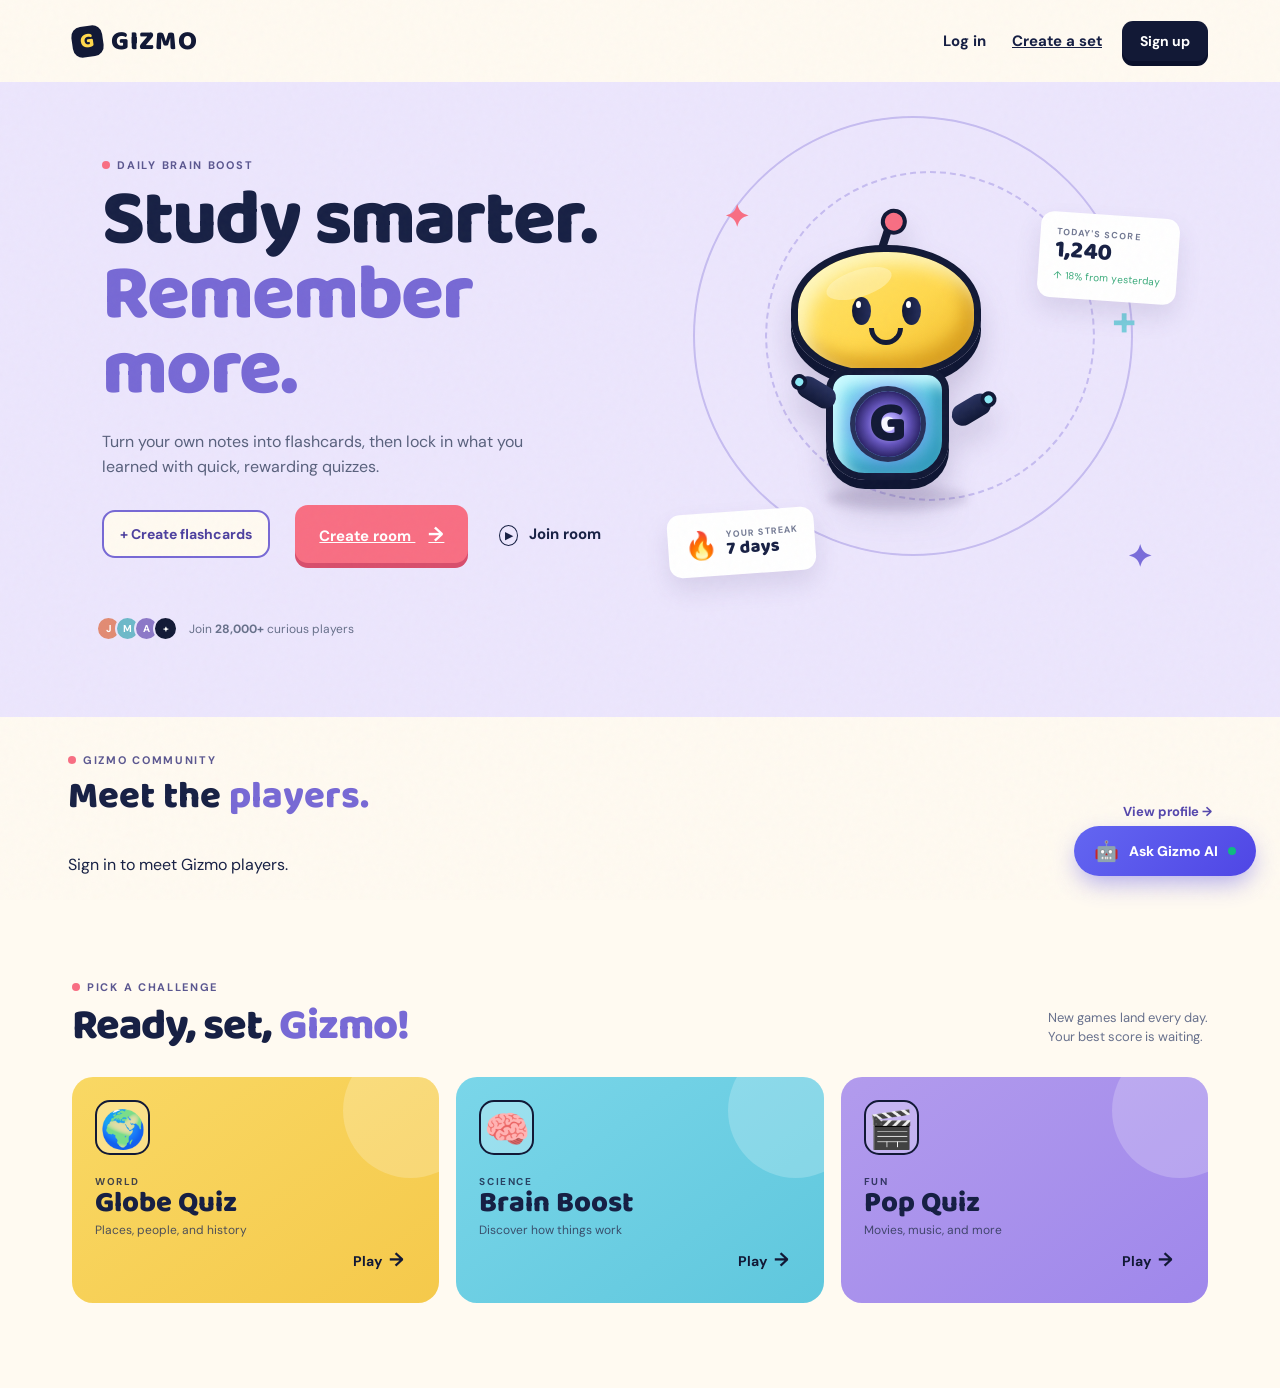
==== commit c212549a: "Add files via upload" ====
--- a/GIZMO/index.html
+++ b/GIZMO/index.html
@@ -189,7 +189,7 @@
 
     </div>
     <div class="toast hidden" id="toast"></div>
-    <script src="app.js"></script>
+    <script src="app.js?v=2"></script>
     <script src="chat.js"></script>
   </body>
 </html>
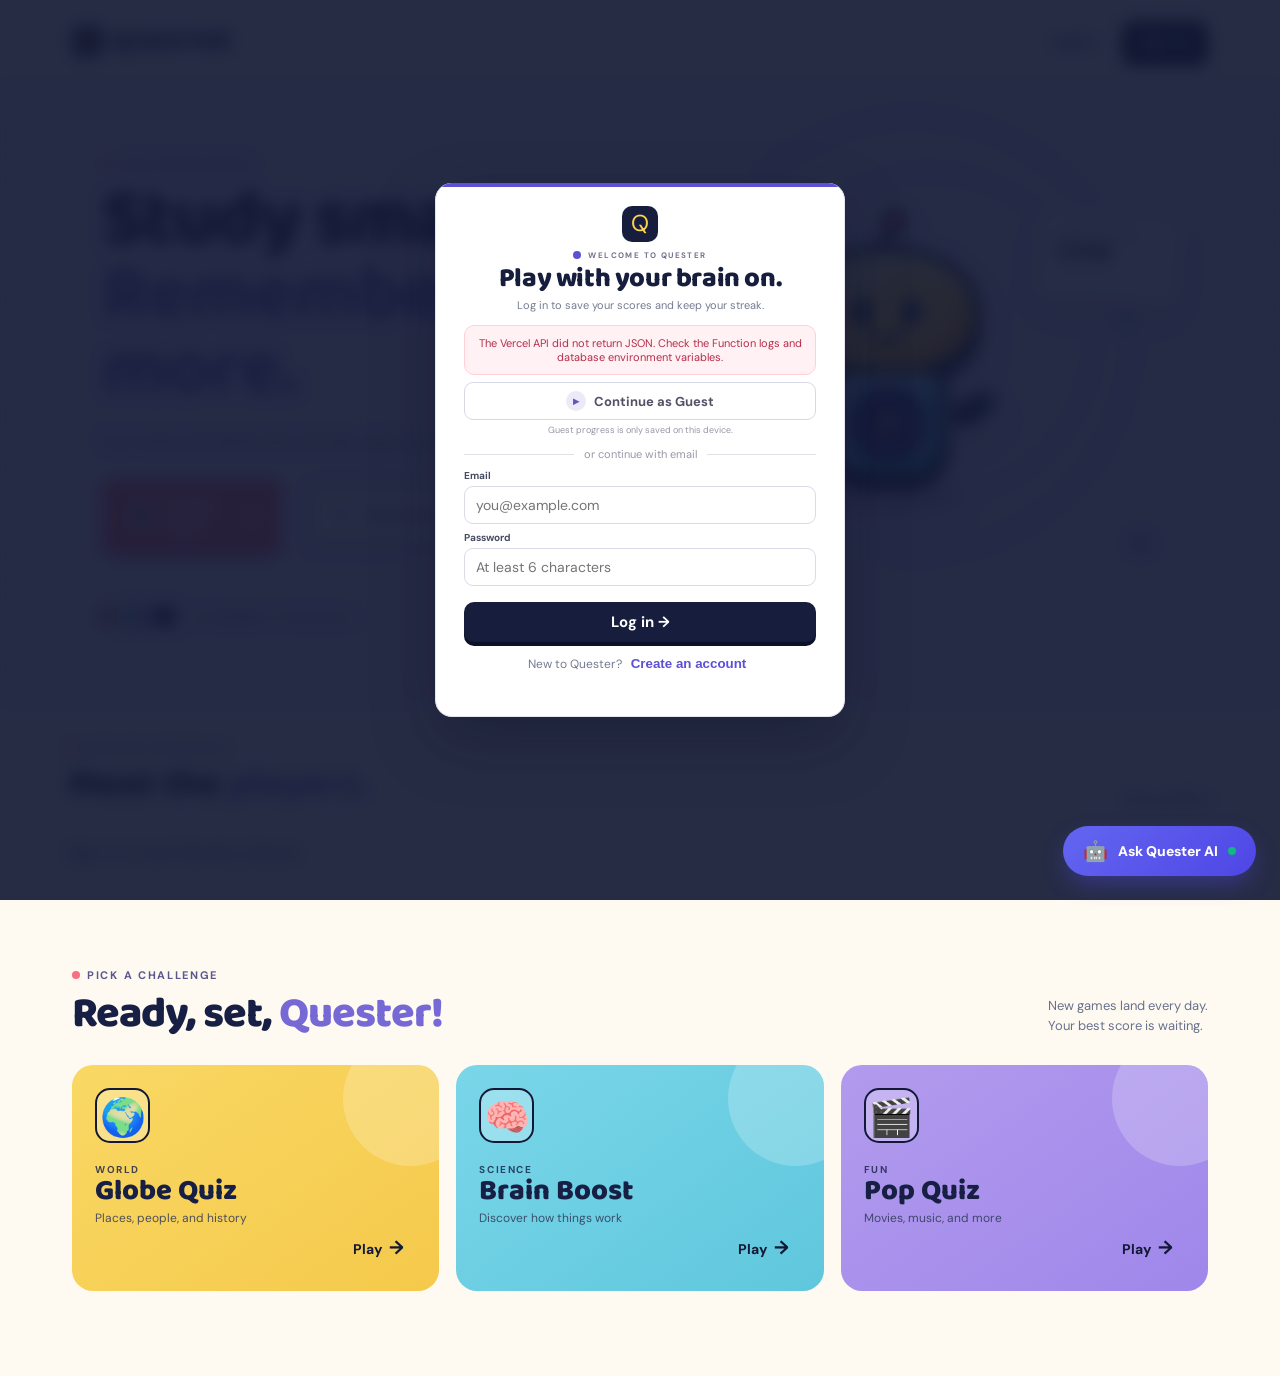
==== commit 26905217: "Improve authentication study tools multiplayer and mobile UI" ====
--- a/GIZMO/index.html
+++ b/GIZMO/index.html
@@ -4,33 +4,32 @@
     <meta charset="UTF-8" />
     <meta name="viewport" content="width=device-width, initial-scale=1.0" />
     <meta name="theme-color" content="#111833" />
-    <title>GIZMO — Play smart</title>
+    <title>QUESTER — Play smart</title>
     <link rel="preconnect" href="https://fonts.googleapis.com" />
     <link rel="preconnect" href="https://fonts.gstatic.com" crossorigin />
     <link href="https://fonts.googleapis.com/css2?family=Baloo+2:wght@600;700;800&family=DM+Sans:wght@400;500;700&display=swap" rel="stylesheet" />
-    <link rel="stylesheet" href="styles.css" />
+    <link rel="stylesheet" href="styles.css?v=6" />
     <style>
       .flashcard-home-button{border:2px solid #7769d5;border-radius:13px;padding:13px 16px;color:#4d409f;background:#fffaf1;text-decoration:none;font:700 14px "DM Sans",sans-serif;white-space:nowrap}
       .flashcard-home-button:hover{background:#ece8ff}
-      @media(max-width:760px){.hero-actions{flex-wrap:wrap;gap:12px}.flashcard-home-button{order:3}}
     </style>
     <link rel="stylesheet" href="trivia.css" />
-    <link rel="stylesheet" href="multiplayer.css" />
+    <link rel="stylesheet" href="multiplayer.css?v=3" />
     <link rel="stylesheet" href="people.css" />
-    <link rel="stylesheet" href="bot.css" />
-    <link rel="stylesheet" href="bot-mobile.css" />
+    <link rel="stylesheet" href="bot.css?v=2" />
+    <link rel="stylesheet" href="bot-mobile.css?v=2" />
     <link rel="stylesheet" href="avatar.css?v=2" />
     <link rel="stylesheet" href="chat.css" />
+    <link rel="stylesheet" href="home-mobile.css?v=7" />
     <script src="https://accounts.google.com/gsi/client" async defer></script>
-    <script src="js/config.js"></script>
+    <script src="js/config.js?v=2"></script>
   </head>
   <body>
     <div class="noise"></div>
     <header class="topbar">
-      <a class="brand" href="#" aria-label="Gizmo home"><span class="brand-mark">G</span>GIZMO</a>
+      <a class="brand" href="#" aria-label="Quester home"><span class="brand-mark">Q</span>QUESTER</a>
       <div class="top-actions" id="guestActions">
         <button class="text-button" data-open-auth="login">Log in</button>
-        <a class="text-button create-link" href="study.html">Create a set</a>
         <button class="button small" data-open-auth="signup">Sign up</button>
       </div>
       <button class="profile hidden" id="profileButton" type="button" aria-label="Open player dashboard"></button>
@@ -41,11 +40,11 @@
         <div class="hero-copy">
           <p class="eyebrow"><span></span> DAILY BRAIN BOOST</p>
           <h1>Study smarter.<br /><em>Remember more.</em></h1>
-          <p class="hero-text">Turn your own notes into flashcards, then lock in what you learned with quick, rewarding quizzes.</p>
+          <p class="hero-text">Turn notes into flashcards and play quick quizzes with friends.</p>
           <div class="hero-actions">
-            <a class="flashcard-home-button" href="study.html">+ Create flashcards</a>
-            <a class="button play-now home-cta" href="game.html">Create room <span>→</span></a>
-            <button class="how-button" id="openJoinRoom"><i>▶</i> Join room</button>
+            <a class="flashcard-home-button" href="study.html"><span class="action-icon">✦</span><b>Flashcards</b><span class="action-arrow">→</span></a>
+            <a class="button play-now home-cta" href="game.html"><span class="action-icon">🎮</span><b>Create room</b><span class="action-arrow">→</span></a>
+            <button class="how-button" id="openJoinRoom"><span class="action-icon">👥</span><b>Join room</b><span class="action-arrow">→</span></button>
           </div>
           <div class="social-proof">
             <div class="faces"><b>J</b><b>M</b><b>A</b><b>+</b></div>
@@ -89,7 +88,7 @@
       <section class="people-home" id="peopleHome">
         <div class="people-home-head">
           <div>
-            <p class="eyebrow"><span></span> GIZMO COMMUNITY</p>
+            <p class="eyebrow"><span></span> QUESTER COMMUNITY</p>
             <h2>Meet the <em>players.</em></h2>
           </div>
           <a href="#" id="viewProfileLink">View profile →</a>
@@ -101,7 +100,7 @@
         <div class="section-heading">
           <div>
             <p class="eyebrow"><span></span> PICK A CHALLENGE</p>
-            <h2>Ready, set, <em>Gizmo!</em></h2>
+            <h2>Ready, set, <em>Quester!</em></h2>
           </div>
           <p>New games land every day.<br />Your best score is waiting.</p>
         </div>
@@ -140,18 +139,25 @@
     <div class="modal hidden" id="authModal" role="dialog" aria-modal="true" aria-labelledby="authTitle">
       <div class="modal-panel auth-panel">
         <button class="close" data-close="authModal" aria-label="Close">×</button>
-        <div class="mini-brand"><span class="brand-mark">G</span></div>
-        <p class="eyebrow center"><span></span> WELCOME TO GIZMO</p>
+        <div class="mini-brand"><span class="brand-mark">Q</span></div>
+        <p class="eyebrow center"><span></span> WELCOME TO QUESTER</p>
         <h2 id="authTitle">Play with your brain on.</h2>
         <p class="auth-subtitle" id="authSubtitle">Log in to save your scores and keep your streak.</p>
-        <button class="google-button" id="googleSignIn"><span class="google-g">G</span> Continue with Google</button>
+        <div class="auth-perks" aria-hidden="true">
+          <span><i>✦</i> Study</span>
+          <span><i>⚡</i> Play</span>
+          <span><i>★</i> Win</span>
+        </div>
+        <div class="google-button-shell"><div id="googleSignIn" aria-label="Continue with Google"></div></div>
+        <button class="guest-button" id="guestSignIn" type="button"><span>▶</span> Continue as Guest</button>
+        <p class="guest-note">Guest progress is only saved on this device.</p>
         <div class="divider"><span>or continue with email</span></div>
         <form id="authForm">
           <label>Email<input id="email" type="email" placeholder="you@example.com" required /></label>
           <label>Password<input id="password" type="password" minlength="6" placeholder="At least 6 characters" required /></label>
           <button class="button full" type="submit" id="authSubmit">Log in <span>→</span></button>
         </form>
-        <p class="switch-copy" id="switchCopy">New to Gizmo? <button data-switch-auth="signup">Create an account</button></p>
+        <p class="switch-copy" id="switchCopy">New to Quester? <button data-switch-auth="signup">Create an account</button></p>
         <p class="form-note" id="formNote"></p>
       </div>
 
@@ -182,14 +188,15 @@
         <h2 id="joinRoomTitle">Join a room</h2>
         <p>Enter the 6-character room ID shared by your friend.</p>
         <form id="joinRoomForm">
-          <input id="homeRoomCode" maxlength="6" placeholder="ROOM ID" autocomplete="off" required />
-          <button class="button full" type="submit">Join game <span>→</span></button>
+          <input id="homeRoomCode" maxlength="6" inputmode="numeric" pattern="[0-9]{6}" placeholder="ROOM ID" autocomplete="off" required />
+          <p class="join-room-note" id="joinRoomNote" aria-live="polite"></p>
+          <button class="button full" id="joinRoomSubmit" type="submit">Join game <span>→</span></button>
         </form>
       </div>
 
     </div>
     <div class="toast hidden" id="toast"></div>
-    <script src="app.js?v=2"></script>
-    <script src="chat.js"></script>
+    <script src="app.js?v=9"></script>
+    <script src="chat.js?v=2"></script>
   </body>
 </html>
--- a/GIZMO/styles.css
+++ b/GIZMO/styles.css
@@ -1,4 +1,71 @@
 :root{--navy:#121936;--ink:#172044;--cream:#fffaf1;--yellow:#ffd84d;--pink:#f86e83;--blue:#72d4e8;--purple:#9f87eb;--muted:#69718d}*{box-sizing:border-box}body{margin:0;background:var(--cream);color:var(--ink);font-family:"DM Sans",sans-serif}.noise{position:fixed;z-index:10;inset:0;pointer-events:none;opacity:.035;background-image:url("data:image/svg+xml,%3Csvg viewBox='0 0 180 180' xmlns='http://www.w3.org/2000/svg'%3E%3Cfilter id='n'%3E%3CfeTurbulence type='fractalNoise' baseFrequency='.9' numOctaves='4' stitchTiles='stitch'/%3E%3C/filter%3E%3Crect width='100%25' height='100%25' filter='url(%23n)' opacity='.8'/%3E%3C/svg%3E")}.topbar{height:82px;max-width:1200px;margin:auto;padding:0 32px;display:flex;align-items:center;justify-content:space-between;position:relative;z-index:20}.brand{font-family:"Baloo 2";font-size:27px;font-weight:800;letter-spacing:1px;color:var(--navy);text-decoration:none;display:flex;gap:8px;align-items:center}.brand-mark{height:31px;width:31px;border-radius:10px;background:var(--navy);color:var(--yellow);display:grid;place-items:center;font-size:21px;line-height:1;transform:rotate(-8deg)}.top-actions{display:flex;align-items:center;gap:20px}.text-button,.how-button{border:0;background:transparent;color:var(--ink);font:700 15px "DM Sans";cursor:pointer}.button{border:0;border-radius:13px;padding:15px 22px;background:var(--navy);color:#fff;font:700 15px "DM Sans";cursor:pointer;box-shadow:0 5px 0 #0a102b;transition:.2s transform,.2s box-shadow}.button:hover{transform:translateY(-2px);box-shadow:0 7px 0 #0a102b}.button:active{transform:translateY(3px);box-shadow:0 2px 0 #0a102b}.button.small{padding:11px 18px;border-radius:11px;font-size:14px}.hidden{display:none!important}.profile{border:3px solid #fff;width:80px;height:80px;border-radius:50%;background:var(--purple);color:#fff;font:800 32px "Baloo 2";cursor:pointer;box-shadow:0 4px 16px #00000028;position:relative;z-index:21;flex-shrink:0;display:grid;place-items:center;padding:0;background-size:cover;background-position:center;background-repeat:no-repeat;overflow:hidden}main{overflow:hidden}.hero{min-height:535px;background:#ece6fd;position:relative;display:flex;gap:30px;padding:76px max(8vw,32px);isolation:isolate}.hero-copy{max-width:530px;z-index:2}.eyebrow{font-size:11px;letter-spacing:1.7px;font-weight:700;color:#5b5790;margin:0 0 12px;display:flex;align-items:center;gap:7px}.eyebrow span{height:8px;width:8px;border-radius:50%;background:var(--pink)}h1,h2,h3{font-family:"Baloo 2";margin:0;font-weight:800;line-height:.96}h1{font-size:clamp(56px,6.1vw,82px);letter-spacing:-2px}h1 em,h2 em{font-style:normal;color:#7769d5}.hero-text{line-height:1.6;color:#59617d;max-width:465px;margin:20px 0 25px;font-size:16px}.hero-actions{display:flex;align-items:center;gap:25px}.play-now{background:var(--pink);box-shadow:0 5px 0 #d84e6c;padding:16px 24px}.play-now:hover{box-shadow:0 7px 0 #d84e6c}.play-now:active{box-shadow:0 2px 0 #d84e6c}.play-now span{font-size:20px;margin-left:13px}.how-button i{font-style:normal;border:1.5px solid var(--ink);border-radius:50%;padding:3px 4px 3px 5px;font-size:10px;margin-right:7px}.social-proof{display:flex;align-items:center;gap:11px;margin-top:53px;font-size:12px;color:#67708a}.social-proof p{margin:0}.faces{display:flex}.faces b{width:25px;height:25px;margin-left:-6px;border:2px solid #ece6fd;border-radius:50%;display:grid;place-items:center;font-size:10px;color:#fff;background:#e28b73}.faces b:nth-child(2){background:#6db9c9}.faces b:nth-child(3){background:#8c78c8}.faces b:nth-child(4){background:var(--navy)}.hero-art{position:relative;flex:1;min-width:420px}.orbit{position:absolute;border:2px solid #c6bcf0;border-radius:50%;z-index:-1}.orbit-one{width:440px;height:440px;top:-42px;left:6%}.orbit-two{width:330px;height:330px;top:13px;left:20%;border-style:dashed}.gizmo-bot{position:absolute;top:87px;left:25%;width:218px;height:270px}.bot-head{height:132px;width:190px;background:var(--yellow);border:7px solid var(--navy);border-radius:49% 49% 43% 43%;position:relative;display:flex;align-items:center;justify-content:center;gap:31px;box-shadow:inset 0 -9px #e5b937}.eye{height:28px;width:19px;background:var(--navy);border-radius:50%}.smile{position:absolute;bottom:25px;width:34px;height:17px;border:5px solid var(--navy);border-top:0;border-radius:0 0 30px 30px}.antenna{height:34px;width:8px;background:var(--navy);position:absolute;top:-26px;left:91px;transform:rotate(18deg)}.antenna:after{content:"";height:18px;width:18px;background:var(--pink);border:4px solid var(--navy);border-radius:50%;position:absolute;top:-12px;left:-6px}.bot-body{position:absolute;top:123px;left:35px;width:123px;height:112px;border-radius:22px 22px 39px 39px;background:var(--blue);border:7px solid var(--navy);display:grid;place-items:center;font:800 57px "Baloo 2";color:var(--navy)}.arm{position:absolute;top:145px;width:42px;height:17px;background:var(--navy);border-radius:15px}.arm.left{left:2px;transform:rotate(31deg)}.arm.right{right:19px;transform:rotate(-31deg)}.float-card{position:absolute;background:#fff;border-radius:13px;padding:14px 16px;box-shadow:0 13px 25px #50477a22}.float-card small{display:block;font-size:9px;font-weight:700;letter-spacing:1.1px;color:#727993}.float-card strong{display:block;font:800 24px "Baloo 2";line-height:1.05}.float-card span{font-size:10px;color:#3aab7b}.card-score{top:57px;right:0;transform:rotate(4deg)}.card-streak{display:flex;gap:8px;align-items:center;bottom:67px;left:1%;transform:rotate(-4deg)}.card-streak .fire{font-size:27px}.card-streak strong{font-size:18px}.spark{position:absolute;font-weight:bold;color:var(--pink);font-size:30px}.s1{top:39px;left:12%}.s2{bottom:65px;right:5%;color:#796cda}.s3{top:135px;right:8%;font-size:42px;color:#79cfdd}.games{max-width:1200px;margin:auto;padding:75px 32px 85px}.section-heading{display:flex;justify-content:space-between;align-items:end;margin-bottom:30px}.section-heading h2{font-size:43px;letter-spacing:-1px}.section-heading>p{color:#68718d;font-size:13px;line-height:1.5;margin:0}.game-grid{display:grid;grid-template-columns:repeat(3,1fr);gap:17px}.game-card{min-height:226px;padding:23px;border-radius:21px;display:flex;flex-direction:column;position:relative;overflow:hidden;transition:all 0.3s cubic-bezier(0.4,0,0.2,1);cursor:default}.game-card:hover{transform:translateY(-6px);box-shadow:0 20px 40px -12px rgba(0,0,0,0.2)}.game-card:after{content:"";width:135px;height:135px;border-radius:50%;position:absolute;right:-39px;top:-34px;background:#ffffff35;transition:all 0.4s ease}.game-card:hover:after{transform:scale(1.3);right:-25px;top:-25px}.memory{background:linear-gradient(145deg,#f9d864,#f5c94b)}.words{background:linear-gradient(145deg,#7ad6e9,#5fc7dd)}.logic{background:linear-gradient(145deg,#b29bed,#9f87eb)}.card-icon{font:800 37px "Baloo 2";width:55px;height:55px;border:2px solid var(--navy);border-radius:15px;display:grid;place-items:center;background:#fff4;color:var(--navy);transition:all 0.3s ease}.game-card:hover .card-icon{transform:scale(1.1) rotate(-5deg);background:#ffffff55}.game-card p{font-size:10px;font-weight:700;letter-spacing:1.6px;margin:20px 0 2px;opacity:0.8}.game-card h3{font-size:29px;transition:all 0.2s ease}.game-card:hover h3{transform:translateX(4px)}.game-card span{font-size:12px;color:#303958;opacity:0.85}.game-card button{align-self:flex-end;margin-top:auto;background:transparent;border:0;color:var(--navy);font:700 14px "DM Sans";cursor:pointer;transition:all 0.2s ease;padding:8px 12px;border-radius:10px}.game-card button:hover{background:#00000015;transform:translateX(2px)}.game-card button b{font-size:19px;margin-left:4px}.modal{position:fixed;z-index:50;inset:0;background:#11183399;display:grid;place-items:center;padding:20px}.modal-panel{background:var(--cream);width:min(100%,445px);border-radius:24px;padding:34px;position:relative;box-shadow:0 20px 60px #0005}.close{position:absolute;right:17px;top:13px;border:0;background:transparent;font-size:30px;color:#69718d;cursor:pointer}.mini-brand{display:flex;justify-content:center;margin-bottom:18px}.mini-brand .brand-mark{width:39px;height:39px;font-size:26px}.center{justify-content:center}.auth-panel h2{text-align:center;font-size:35px;letter-spacing:-.7px}.auth-subtitle{text-align:center;color:var(--muted);font-size:13px;margin:8px auto 21px;line-height:1.5}.google-button{width:100%;border:1px solid #d8dae3;background:#fff;border-radius:12px;padding:13px;cursor:pointer;color:#29304a;font:700 14px "DM Sans"}.google-g{font:700 20px Arial;color:#4285f4;margin-right:9px}.divider{display:flex;align-items:center;gap:10px;color:#9aa0b2;font-size:11px;margin:19px 0}.divider:before,.divider:after{content:"";height:1px;background:#e0e1e7;flex:1}form label{font-size:12px;font-weight:700;display:block;margin:12px 0;color:#434b69}input{display:block;width:100%;margin-top:6px;padding:12px;border:1px solid #d7d9e3;border-radius:10px;background:#fff;font:14px "DM Sans";outline-color:#8576dc}.full{width:100%;margin-top:10px}.switch-copy,.form-note{text-align:center;font-size:12px;color:#69718d;margin:20px 0 0}.switch-copy button{border:0;background:transparent;color:#7263d1;font-weight:700;cursor:pointer}.form-note{color:#e15870;margin-top:10px;min-height:15px}.game-panel{width:min(100%,500px);text-align:center}.game-top{display:flex;justify-content:space-between;font-size:11px;font-weight:700;color:#6c7390;letter-spacing:1px}.game-top b{color:#7668d4}.game-panel h2{font-size:39px;margin-top:19px}.game-panel>p{font-size:13px;color:#6b728c;margin:5px 0 19px}.board{display:grid;grid-template-columns:repeat(4,1fr);gap:10px}.tile{aspect-ratio:1;border:0;border-radius:13px;background:#7769d5;color:transparent;font:700 28px "Baloo 2";cursor:pointer;transition:.2s transform,.2s background}.tile:hover{transform:translateY(-2px)}.tile.revealed,.tile.matched{background:#f7d965;color:var(--navy)}.tile.matched{background:#86d9ae}.toast{position:fixed;bottom:25px;left:50%;transform:translateX(-50%);z-index:100;background:var(--navy);color:#fff;padding:12px 17px;border-radius:10px;font-size:13px;box-shadow:0 4px 20px #0003}@media(max-width:760px){.topbar{padding:0 19px;height:71px}.hero{padding:56px 25px 46px;min-height:0}.hero-art{display:none}.hero-copy{max-width:none}.social-proof{margin-top:37px}.games{padding:52px 20px}.section-heading{align-items:start}.section-heading>p{display:none}.game-grid{grid-template-columns:1fr}.game-card{min-height:180px}.top-actions{gap:10px}h1{font-size:58px}.modal-panel{padding:29px 22px}}
+
+.auth-required{overflow:hidden}.auth-required #authModal{background:#111833e8;backdrop-filter:blur(8px)}.auth-required #authModal .close{display:none}.auth-required #authModal .modal-panel{animation:auth-arrive .28s ease-out}@keyframes auth-arrive{from{opacity:0;transform:translateY(14px) scale(.98)}to{opacity:1;transform:none}}
+.guest-button{display:flex;align-items:center;justify-content:center;gap:8px;width:100%;margin-top:11px;padding:12px;border:1.5px solid #d2cbea;border-radius:12px;background:#f3f0ff;color:#5b4dc7;font:800 13px "DM Sans",sans-serif;cursor:pointer;transition:.18s}.guest-button:hover{border-color:#8f82e3;background:#eae5ff;transform:translateY(-1px)}.guest-button span{display:grid;width:20px;height:20px;place-items:center;border-radius:50%;background:#ded7ff;font-size:8px}.guest-note{margin:7px 0 0;color:#9993aa;font-size:10px;text-align:center}
+
+/* Login quest — colorful for kids, clean for focus */
+#authModal{background:linear-gradient(145deg,#201b4acc,#152348df);backdrop-filter:blur(7px)}
+#authModal:before,#authModal:after{position:absolute;border-radius:50%;content:"";pointer-events:none}
+#authModal:before{top:7%;left:7%;width:150px;height:150px;border:3px dashed #ffd64f66}
+#authModal:after{right:8%;bottom:8%;width:110px;height:110px;background:#4fd2e52e;box-shadow:0 0 0 24px #795fe91c}
+#authModal .auth-panel{overflow:hidden;width:min(100%,470px);padding:28px 36px 30px;border:1px solid #fff;border-top:7px solid #ffd34e;border-radius:26px;background:#fffdf7;box-shadow:0 26px 70px #090d2959}
+#authModal .auth-panel:before{position:absolute;top:0;left:0;width:100%;height:7px;background:linear-gradient(90deg,#ff6684 0 25%,#ffd34e 25% 50%,#53cce4 50% 75%,#7663df 75%);content:""}
+#authModal .auth-panel:after{position:absolute;z-index:0;top:-50px;right:-55px;width:145px;height:145px;border-radius:48%;background:#eee9ff;content:"";transform:rotate(25deg)}
+#authModal .auth-panel>*{position:relative;z-index:1}
+#authModal .mini-brand{margin-bottom:10px}
+#authModal .mini-brand .brand-mark{width:46px;height:46px;border:3px solid #fff;border-radius:15px;background:#171b43;color:#ffd34e;font-size:29px;box-shadow:5px 5px 0 #dcd4ff;transform:rotate(-7deg)}
+#authModal .eyebrow{margin-bottom:8px;color:#6f66a1;font-size:9px}
+#authModal .eyebrow span{background:#ff6684;box-shadow:0 0 0 4px #ffe4e9}
+#authModal .auth-panel h2{font-size:32px;color:#171b43}
+#authModal .auth-subtitle{margin:6px auto 12px;color:#77718d}
+.auth-perks{display:flex;justify-content:center;gap:7px;margin-bottom:15px}.auth-perks span{display:inline-flex;align-items:center;gap:4px;padding:5px 9px;border-radius:20px;font-size:9px;font-weight:800}.auth-perks span:nth-child(1){background:#eee9ff;color:#5e4dc9}.auth-perks span:nth-child(2){background:#fff2bb;color:#9a6a00}.auth-perks span:nth-child(3){background:#ddf7fc;color:#167c92}.auth-perks i{font-style:normal}
+#authModal .google-button{padding:11px;border:1.5px solid #d9dfec;border-radius:11px;background:#fff;box-shadow:0 3px 0 #e4e7ee;transition:.15s}
+#authModal .google-button:hover{border-color:#72a7f7;background:#f5f9ff;transform:translateY(1px);box-shadow:0 2px 0 #dbe5f4}
+.google-button-shell{display:flex;width:100%;min-height:44px;align-items:center;justify-content:center;border-radius:11px;background:#fff}.google-button-shell>div{display:flex;width:100%;justify-content:center}.google-button-shell iframe{max-width:100%!important}.google-setup-error{padding:10px 12px;border:1px solid #ffd0d8;border-radius:10px;background:#fff1f4;color:#b52d4b;font-size:11px;text-align:center}
+#authModal .guest-button{margin-top:9px;padding:10px;border-color:#d3c9ff;border-radius:11px;background:linear-gradient(135deg,#f2efff,#eae5ff);box-shadow:0 3px 0 #d2c8ff}
+#authModal .guest-note{margin-top:5px}
+#authModal .divider{margin:14px 0 10px}
+#authModal form label{margin:9px 0;color:#48435e;font-size:11px}
+#authModal form input{margin-top:5px;padding:11px 13px;border:1.5px solid #ddd9e8;border-radius:10px;background:#fff}
+#authModal form label:first-child input:focus{border-color:#54bfd5;outline:3px solid #dff7fc}
+#authModal form label:nth-child(2) input:focus{border-color:#8978e3;outline:3px solid #eeeaff}
+#authModal #authSubmit{margin-top:12px;padding:13px;background:linear-gradient(135deg,#ff6684,#ed4f72);box-shadow:0 5px 0 #c8375a}
+#authModal #authSubmit:hover{box-shadow:0 7px 0 #c8375a}
+#authModal .switch-copy{margin-top:16px}
+#authModal .switch-copy button{color:#6754da}
+#authModal .close{z-index:3;display:grid;width:32px;height:32px;place-items:center;border-radius:50%;background:#f0edf8;color:#716b85;font-size:22px}
+.auth-required #authModal .close{display:none}
+@media(max-width:520px){#authModal{padding:10px}#authModal .auth-panel{padding:23px 20px 24px;border-radius:22px;max-height:96vh}#authModal .auth-panel h2{font-size:28px}.auth-perks{margin-bottom:12px}#authModal .google-button{padding:10px}#authModal .divider{margin:12px 0 8px}}
+
+/* Formal authentication layout */
+#authModal{padding:20px;background:#151b35d9;align-items:center;overflow-y:auto}
+#authModal:before,#authModal:after{display:none}
+#authModal .auth-panel{width:min(100%,460px);max-height:calc(100vh - 40px);padding:31px 38px 29px;border:1px solid #e6e3ee;border-top:0;border-radius:20px;background:#fff;box-shadow:0 24px 65px #090d294d;overflow-y:auto}
+#authModal .auth-panel:before{height:4px;background:#5b50d6}
+#authModal .auth-panel:after{display:none}
+#authModal .mini-brand{margin-bottom:12px}
+#authModal .mini-brand .brand-mark{width:42px;height:42px;border:0;border-radius:12px;background:#171d3d;color:#ffd24d;font-size:26px;box-shadow:none;transform:none}
+#authModal .eyebrow{margin-bottom:7px;color:#77728d;letter-spacing:1.4px}
+#authModal .eyebrow span{background:#5b50d6;box-shadow:none}
+#authModal .auth-panel h2{font-family:"Baloo 2",sans-serif;font-size:31px;color:#171d3d;letter-spacing:-.4px}
+#authModal .auth-subtitle{max-width:330px;margin:6px auto 18px;color:#777b90;font-size:12px}
+#authModal .auth-perks{display:none}
+.google-button-shell{min-height:44px;border:0;background:transparent}
+.google-button-shell>div{width:100%}
+#authModal .guest-button{margin-top:10px;padding:11px;border:1px solid #d9d6e5;border-radius:9px;background:#fff;color:#555066;box-shadow:none;font-weight:700}
+#authModal .guest-button:hover{border-color:#8c82cd;background:#f8f7fc;transform:none}
+#authModal .guest-button span{background:#ece9f8;color:#6257b7}
+#authModal .guest-note{margin:6px 0 0;color:#9995a6}
+#authModal .divider{margin:17px 0 12px;color:#9a97a8}
+#authModal form label{margin:11px 0;color:#464b61;font-size:11px}
+#authModal form input{padding:12px 13px;border:1px solid #d9dce6;border-radius:9px;background:#fff}
+#authModal form label:first-child input:focus,#authModal form label:nth-child(2) input:focus{border-color:#6559c9;outline:3px solid #eeecfb}
+#authModal #authSubmit{margin-top:13px;padding:13px;border-radius:10px;background:#171d3d;box-shadow:0 4px 0 #0c112a}
+#authModal #authSubmit:hover{box-shadow:0 5px 0 #0c112a;transform:translateY(-1px)}
+#authModal .switch-copy{margin-top:17px;color:#777b90}
+#authModal .switch-copy button{color:#5b50d6}
+#authModal .close{top:14px;right:14px;width:30px;height:30px;border-radius:8px;background:#f3f2f7;color:#777386}
+@media(max-width:520px){#authModal{padding:10px;align-items:center}#authModal .auth-panel{max-height:calc(100vh - 20px);padding:25px 20px 23px;border-radius:16px}#authModal .auth-panel h2{font-size:27px}#authModal .auth-subtitle{margin-bottom:15px}#authModal .divider{margin:14px 0 9px}}
 
 /* Mobile Responsive Game Modals & Custom Button System */
 @media (max-width: 640px) {
@@ -16,3 +83,32 @@
     font-size: 24px !important;
   }
 }
+
+/* Compact auth card — final overrides */
+#authModal .auth-panel{
+  width:min(calc(100vw - 28px),410px)!important;
+  max-height:calc(100vh - 28px)!important;
+  padding:23px 28px 22px!important;
+  border-radius:17px!important;
+}
+#authModal .mini-brand{margin-bottom:8px}
+#authModal .mini-brand .brand-mark{width:36px;height:36px;border-radius:10px;font-size:23px}
+#authModal .eyebrow{margin-bottom:5px;font-size:8px}
+#authModal .auth-panel h2{font-size:27px;line-height:1}
+#authModal .auth-subtitle{margin:5px auto 12px;font-size:11px}
+#authModal .google-button-shell{min-height:36px}
+#authModal .guest-button{margin-top:7px;padding:8px}
+#authModal .guest-note{margin-top:4px;font-size:9px}
+#authModal .divider{margin:11px 0 8px}
+#authModal form label{margin:7px 0;font-size:10px}
+#authModal form input{margin-top:4px;padding:9px 11px}
+#authModal #authSubmit{margin-top:9px;padding:10px}
+#authModal .switch-copy{margin-top:13px}
+#authModal .form-note{margin-top:7px}
+#authModal .close{right:10px!important;left:auto!important;top:10px!important;width:27px;height:27px;font-size:19px}
+.auth-required #authModal .close{display:none!important}
+@media(max-width:430px){
+  #authModal{padding:8px!important}
+  #authModal .auth-panel{width:min(calc(100vw - 16px),380px)!important;max-height:calc(100vh - 16px)!important;padding:20px 18px 19px!important;border-radius:15px!important}
+  #authModal .auth-panel h2{font-size:25px}
+}
--- a/GIZMO/multiplayer.css
+++ b/GIZMO/multiplayer.css
@@ -1 +1,45 @@
 .follow-player{border:0;border-radius:999px;background:#e6defd;color:#5949b6;padding:5px 9px;font:700 11px 'DM Sans',sans-serif;cursor:pointer}.follow-player:hover{background:#6d5bd0;color:#fff}.join-panel{text-align:center;max-width:390px}.join-panel h2{margin:8px 0}.join-panel p{color:#69718d;font-size:14px;margin:0 0 18px}.join-icon{width:58px;height:58px;margin:12px auto;border-radius:18px;display:grid;place-items:center;background:#f9d864;font-size:29px}.join-panel input{box-sizing:border-box;width:100%;padding:13px;border:1px solid #d8d1ed;border-radius:11px;text-align:center;text-transform:uppercase;letter-spacing:3px;font:700 17px 'DM Sans',sans-serif;margin-bottom:12px}
+.join-room-note{min-height:16px!important;margin:-4px 0 7px!important;color:#c53d59!important;font-size:11px!important;font-weight:700}.join-panel button[type="submit"]:disabled{cursor:wait;opacity:.7}
+
+/* Friendly room validation feedback */
+.join-room-note:empty{display:none!important}
+.join-room-note:not(:empty){
+  display:flex;
+  align-items:center;
+  gap:9px;
+  min-height:0!important;
+  margin:0 0 11px!important;
+  padding:9px 11px;
+  border:1px solid #ffc7d0;
+  border-left:4px solid #ef5d79;
+  border-radius:11px;
+  background:linear-gradient(100deg,#fff0f3,#fff8f9);
+  color:#9f2943!important;
+  font-size:10px!important;
+  font-weight:700;
+  line-height:1.4;
+  text-align:left;
+  box-shadow:0 4px 12px #b52d4b0d;
+  animation:room-error-in .22s ease-out;
+}
+.join-room-note:not(:empty):before{
+  display:grid;
+  flex:0 0 24px;
+  width:24px;
+  height:24px;
+  place-items:center;
+  border-radius:8px;
+  background:#ffd9df;
+  color:#c93655;
+  content:"!";
+  font:900 13px "DM Sans",sans-serif;
+}
+@keyframes room-error-in{
+  from{opacity:0;transform:translateY(-4px)}
+  to{opacity:1;transform:none}
+}
+.join-panel:has(.join-room-note:not(:empty)) #homeRoomCode{
+  border-color:#f08ba0!important;
+  background:#fffafb!important;
+  box-shadow:0 0 0 3px #ffe4e9!important;
+}
--- a/GIZMO/home-mobile.css
+++ b/GIZMO/home-mobile.css
@@ -0,0 +1,346 @@
+/* Compact, touch-friendly home screen controls. Loaded last to keep desktop
+   styling unchanged while making the phone layout intentional and stable. */
+@media (max-width: 600px) {
+  .topbar {
+    height: auto;
+    min-height: 64px;
+    padding: 9px 14px;
+    gap: 8px;
+    align-items: center;
+  }
+
+  .brand {
+    flex: 0 0 auto;
+    gap: 6px;
+    font-size: 21px;
+    letter-spacing: 0.4px;
+    white-space: nowrap;
+  }
+
+  .brand-mark {
+    width: 27px;
+    height: 27px;
+    border-radius: 8px;
+    font-size: 18px;
+  }
+
+  .top-actions {
+    min-width: 0;
+    margin-left: auto;
+    display: grid;
+    grid-template-columns: auto auto;
+    align-items: center;
+    gap: 5px;
+  }
+
+  .top-actions .text-button {
+    padding: 9px 4px;
+    font-size: 12px;
+    line-height: 1;
+    white-space: nowrap;
+  }
+
+  .top-actions .button.small {
+    flex-shrink: 0;
+    padding: 9px 10px;
+    border-radius: 10px;
+    font-size: 12px;
+    line-height: 1;
+    white-space: nowrap;
+    box-shadow: 0 3px 0 #0a102b;
+  }
+
+  .profile {
+    width: 42px;
+    height: 42px;
+    font-size: 17px;
+  }
+
+  .hero {
+    padding: 32px 18px 36px;
+    grid-template-columns: minmax(0, 1fr) 34%;
+    column-gap: 5px;
+  }
+
+  .hero h1 {
+    font-size: clamp(31px, 9vw, 40px);
+  }
+
+  .hero-text {
+    margin: 16px 0 20px;
+    font-size: 15px;
+  }
+
+  .hero-art {
+    height: 150px;
+    overflow: visible;
+  }
+
+  .gizmo-bot {
+    top: 32px;
+    /* Half of the original 218px width: center before scaling. */
+    margin-left: -109px;
+    transform: scale(0.43);
+  }
+
+  .hero-actions {
+    display: grid;
+    grid-template-columns: minmax(0, 1fr) minmax(0, 1fr);
+    gap: 10px;
+    margin-top: 0;
+    padding: 8px;
+    border: 1px solid rgba(113, 99, 207, 0.18);
+    border-radius: 18px;
+    background: rgba(255, 255, 255, 0.3);
+  }
+
+  .hero-actions > * {
+    display: flex;
+    align-items: center;
+    justify-content: center;
+    width: 100%;
+    min-height: 44px;
+    margin: 0;
+    white-space: nowrap;
+  }
+
+  .play-now {
+    order: 1;
+    grid-column: 1 / -1;
+    min-height: 48px;
+    padding: 13px 14px;
+    font-size: 14px;
+    background: linear-gradient(135deg, #f86e83, #ef5b75);
+    box-shadow: 0 4px 0 #d84e6c;
+  }
+
+  .play-now span {
+    margin-left: 6px;
+    font-size: 16px;
+  }
+
+  .how-button {
+    order: 2;
+    padding: 11px 8px;
+    border: 1px solid #cfd5e6;
+    border-radius: 12px;
+    background: #ffffff;
+    font-size: 13px;
+  }
+
+  .flashcard-home-button {
+    order: 3;
+    grid-column: auto;
+    padding: 11px 8px;
+    border-color: #8d7ae6;
+    background: #f8f6ff;
+    font-size: 12px;
+  }
+
+  .social-proof {
+    margin-top: 28px;
+  }
+
+  .gizmo-ai-launcher {
+    right: 14px;
+    bottom: 14px;
+    width: 50px;
+    height: 50px;
+    justify-content: center;
+    padding: 0;
+    border-radius: 50%;
+  }
+
+  .gizmo-ai-launcher > span:not(.bot-icon):not(.live-pulse) {
+    display: none;
+  }
+
+  .gizmo-ai-launcher .live-pulse {
+    position: absolute;
+    right: 7px;
+    bottom: 7px;
+    width: 7px;
+    height: 7px;
+  }
+
+  .gizmo-ai-window {
+    right: 10px;
+    bottom: 76px;
+    left: 10px;
+    width: calc(100% - 20px);
+    height: min(500px, 72vh);
+  }
+}
+
+@media (max-width: 390px) {
+  .topbar {
+    padding-inline: 11px;
+  }
+
+  .brand {
+    font-size: 19px;
+  }
+
+  .top-actions {
+    gap: 3px;
+  }
+
+  .top-actions .text-button {
+    padding-inline: 3px;
+    font-size: 11px;
+  }
+
+  .top-actions .button.small {
+    padding-inline: 8px;
+    font-size: 11px;
+  }
+
+  .hero-art {
+    height: 150px;
+  }
+
+  .gizmo-bot {
+    margin-left: -109px;
+    transform: scale(0.39);
+  }
+}
+
+/* Home quest hub v4 */
+.hero-powerups{display:flex;flex-wrap:wrap;gap:7px;margin:-8px 0 20px}.hero-powerups span{display:inline-flex;align-items:center;gap:5px;padding:6px 10px;border:1px solid #ded8f5;border-radius:999px;background:#fff;color:#5c5678;font-size:10px;font-weight:800;box-shadow:0 3px 8px #4036780d}
+.hero-actions .action-copy{display:grid;gap:1px;text-align:left}.hero-actions .action-copy b{font-size:13px}.hero-actions .action-copy small{font-size:9px;font-weight:500;opacity:.72}.hero-actions .action-icon{display:grid;flex:0 0 31px;width:31px;height:31px;margin:0!important;place-items:center;border-radius:10px;background:#ffffff47;font-size:16px!important}.hero-actions .action-arrow{margin:0 0 0 auto!important;font-size:18px!important}.hero-actions>a,.hero-actions>button{display:flex;align-items:center;gap:9px;min-height:58px;text-align:left}.hero-actions .play-now{order:-1}.flashcard-home-button{box-shadow:0 4px 0 #d5cef5}
+
+@media (max-width:600px){
+  .topbar{border-bottom:1px solid #ede9f7;background:#fffdf8;box-shadow:0 4px 18px #27204d0b}
+  .hero{position:relative;min-height:calc(100vh - 64px);padding:27px 16px 31px;background:radial-gradient(circle at 82% 15%,#fff4a8 0 52px,transparent 53px),radial-gradient(circle at 91% 35%,#68d3e62b 0 82px,transparent 83px),linear-gradient(155deg,#f7f3ff 0%,#ebe5ff 62%,#f8f5ff 100%);overflow:hidden}
+  .hero:before{position:absolute;right:-35px;top:76px;width:170px;height:170px;border:2px dashed #9d8dea55;border-radius:50%;content:"";pointer-events:none}
+  .hero:after{position:absolute;left:-24px;bottom:120px;width:72px;height:72px;border-radius:22px;background:#ffcc5524;content:"";transform:rotate(22deg);pointer-events:none}
+  .hero .eyebrow{margin:3px 0 10px;padding:5px 8px;width:max-content;border-radius:999px;background:#fff;color:#62588f;font-size:9px;box-shadow:0 3px 10px #3e34700d}
+  .hero h1{font-size:clamp(32px,8.5vw,40px);line-height:.96;letter-spacing:-1.1px;text-shadow:0 2px 0 #fff}
+  .hero h1 em{background:linear-gradient(90deg,#7563df,#9c6de1);background-clip:text;-webkit-background-clip:text;color:transparent}
+  .hero-art{height:158px}
+  .hero-art:before{position:absolute;top:19px;left:50%;width:125px;height:125px;margin-left:-62px;border:1px solid #d7cff7;border-radius:38px;background:#ffffff7d;box-shadow:0 12px 28px #4c3b8c1a;content:"";transform:rotate(7deg)}
+  .gizmo-bot{top:30px;transform:scale(.45)}
+  .spark.s1{top:20px;color:#ff6482}.spark.s2{right:2%;bottom:13px;color:#7660df}.spark.s3{top:78px;right:0;color:#48bfd7}
+  .hero-text{position:relative;margin:16px 0 12px;padding:12px 14px;border-left:4px solid #6e5bdb;border-radius:0 12px 12px 0;background:#ffffff8c;color:#5d5874;font-size:13px;line-height:1.55;box-shadow:0 6px 18px #5145890d}
+  .hero-powerups{grid-column:1/-1;display:grid;grid-template-columns:repeat(3,1fr);gap:5px;margin:0 0 13px}
+  .hero-powerups span{justify-content:center;padding:6px 3px;border:0;background:#fff;font-size:8px;text-align:center}
+  .hero-powerups span:nth-child(1){background:#fff1ba;color:#8b6300}.hero-powerups span:nth-child(2){background:#dcf6fb;color:#15788e}.hero-powerups span:nth-child(3){background:#eee8ff;color:#5c48bd}
+  .hero-actions{position:relative;gap:8px;margin:0;padding:9px;border:1px solid #dcd5f4;border-radius:20px;background:#ffffffa8;box-shadow:0 13px 30px #46388d18;backdrop-filter:blur(8px)}
+  .hero-actions>*{min-height:58px!important;border-radius:14px!important}
+  .hero-actions .play-now{order:1;padding:10px 13px;background:linear-gradient(135deg,#ff6b86,#f45172);box-shadow:0 5px 0 #ce3659}
+  .hero-actions .play-now:hover{box-shadow:0 5px 0 #ce3659}
+  .hero-actions .play-now .action-icon{background:#ffffff35}
+  .hero-actions .how-button{order:2;justify-content:flex-start;padding:9px 10px;border:1px solid #bce8f1;background:#e8faff;color:#176f84;box-shadow:0 4px 0 #bce8f1}
+  .hero-actions .flashcard-home-button{order:3;justify-content:flex-start;padding:9px 10px;border:1px solid #d6cafc;background:#f0ebff;color:#5943be;box-shadow:0 4px 0 #d5caf8}
+  .hero-actions .action-copy b{font-size:12px}.hero-actions .action-copy small{font-size:8px}.hero-actions .action-arrow{display:none}
+  .social-proof{justify-content:center;margin-top:18px;padding:8px;border-radius:12px;background:#ffffff70;font-size:10px}
+}
+
+@media(max-width:390px){
+  .hero{padding-inline:12px}
+  .hero h1{font-size:30px}
+  .hero-art:before{width:112px;height:112px;margin-left:-56px}
+  .gizmo-bot{top:27px;transform:scale(.4)}
+  .hero-powerups span{font-size:7px}
+  .hero-actions .action-icon{flex-basis:27px;width:27px;height:27px}
+}
+
+/* Home v5 — simple, bright, and focused */
+.hero-actions>a,.hero-actions>button{justify-content:flex-start}.hero-actions>b{font-size:13px}
+@media(max-width:600px){
+  .hero{min-height:calc(100vh - 64px);padding:30px 17px 25px;background:linear-gradient(150deg,#f5f1ff 0%,#eae4ff 68%,#f8f5ff 100%)}
+  .hero:after{display:none}
+  .hero .eyebrow{padding:0;background:transparent;box-shadow:none}
+  .hero h1{font-size:clamp(32px,8.8vw,40px)}
+  .hero-art{height:145px}
+  .hero-art:before{top:12px;width:116px;height:116px;margin-left:-58px;border:0;border-radius:50%;background:#fff3a9;box-shadow:0 0 0 10px #ffffff6b,0 12px 25px #4c3b8c1a;transform:none}
+  .gizmo-bot{top:22px;transform:scale(.42)}
+  .hero-text{margin:13px 0 17px;padding:0;border:0;border-radius:0;background:transparent;box-shadow:none;font-size:13px;line-height:1.5}
+  .hero-powerups{display:none}
+  .hero-actions{gap:9px;padding:0;border:0;border-radius:0;background:transparent;box-shadow:none;backdrop-filter:none}
+  .hero-actions>*{min-height:52px!important;border-radius:14px!important}
+  .hero-actions .play-now{padding:9px 13px;background:linear-gradient(135deg,#6757df,#806ce9);box-shadow:0 5px 0 #493bb2}
+  .hero-actions .play-now:hover{box-shadow:0 5px 0 #493bb2}
+  .hero-actions .how-button{padding:8px 11px;border:1px solid #b9e4ed;background:#e6f9fd;color:#176f84;box-shadow:0 4px 0 #b9e4ed}
+  .hero-actions .flashcard-home-button{padding:8px 11px;border:1px solid #f2d184;background:#fff3c8;color:#765713;box-shadow:0 4px 0 #ebcf87}
+  .hero-actions .action-icon{flex-basis:30px;width:30px;height:30px;border-radius:9px;background:#ffffff55}
+  .hero-actions b{font:800 12px "DM Sans",sans-serif}
+  .hero-actions .action-arrow{display:block;margin-left:auto!important;font-size:15px!important}
+  .social-proof{display:none}
+}
+@media(max-width:390px){
+  .hero{padding-inline:13px}
+  .hero h1{font-size:30px}
+  .hero-art{height:132px}
+  .hero-art:before{width:104px;height:104px;margin-left:-52px}
+  .gizmo-bot{top:18px;transform:scale(.38)}
+}
+
+/* Mobile flow fix v6 */
+@media(max-width:600px){
+  .hero{
+    min-height:0;
+    grid-template-columns:minmax(0,1fr) 145px;
+    grid-template-rows:auto auto auto auto;
+    align-content:start;
+    align-items:start;
+    row-gap:0;
+    padding:27px 13px 28px;
+  }
+  .hero .eyebrow{grid-column:1;grid-row:1;margin:7px 0 11px}
+  .hero h1{grid-column:1;grid-row:2;margin:0;align-self:center}
+  .hero h1 em{background:none;color:#7563df;-webkit-text-fill-color:#7563df;text-shadow:none}
+  .hero-art{grid-column:2;grid-row:1 / span 2;width:145px;height:155px;margin:0}
+  .hero-text{grid-column:1/-1;grid-row:3;margin:19px 2px 17px}
+  .hero-actions{grid-column:1/-1;grid-row:4}
+  .social-proof{grid-column:1/-1;grid-row:5}
+}
+@media(max-width:390px){
+  .hero{grid-template-columns:minmax(0,1fr) 118px;padding-inline:11px}
+  .hero-art{width:118px;height:135px}
+  .hero-text{margin-top:15px}
+}
+
+/* Compact mobile action bar v7 */
+@media(max-width:700px){
+  .hero-actions{
+    display:grid;
+    grid-template-columns:repeat(3,minmax(0,1fr));
+    gap:8px;
+    padding:0;
+  }
+  .hero-actions>*{
+    grid-column:auto!important;
+    min-width:0;
+    min-height:45px!important;
+    height:45px;
+    padding:6px 9px!important;
+    gap:7px;
+    border-radius:12px!important;
+    box-shadow:0 3px 0 var(--action-shadow,#c9c4dc)!important;
+  }
+  .hero-actions .play-now{order:1;--action-shadow:#493bb2;background:linear-gradient(135deg,#6757df,#806ce9);color:#fff}
+  .hero-actions .how-button{order:2;--action-shadow:#b9e4ed;border:1px solid #b9e4ed;background:#e6f9fd;color:#176f84}
+  .hero-actions .flashcard-home-button{order:3;--action-shadow:#ebcf87;border:1px solid #f2d184;background:#fff3c8;color:#765713}
+  .hero-actions .action-icon{
+    flex:0 0 26px;
+    width:26px;
+    height:26px;
+    border-radius:8px;
+    font-size:13px!important;
+  }
+  .hero-actions b{
+    min-width:0;
+    font-size:10px;
+    overflow:hidden;
+    text-overflow:ellipsis;
+    white-space:nowrap;
+  }
+  .hero-actions .action-arrow{display:none}
+}
+@media(max-width:430px){
+  .hero-actions{grid-template-columns:1fr 1fr}
+  .hero-actions .play-now{grid-column:1/-1!important}
+  .hero-actions>*{height:44px;min-height:44px!important}
+  .hero-actions b{font-size:11px}
+}
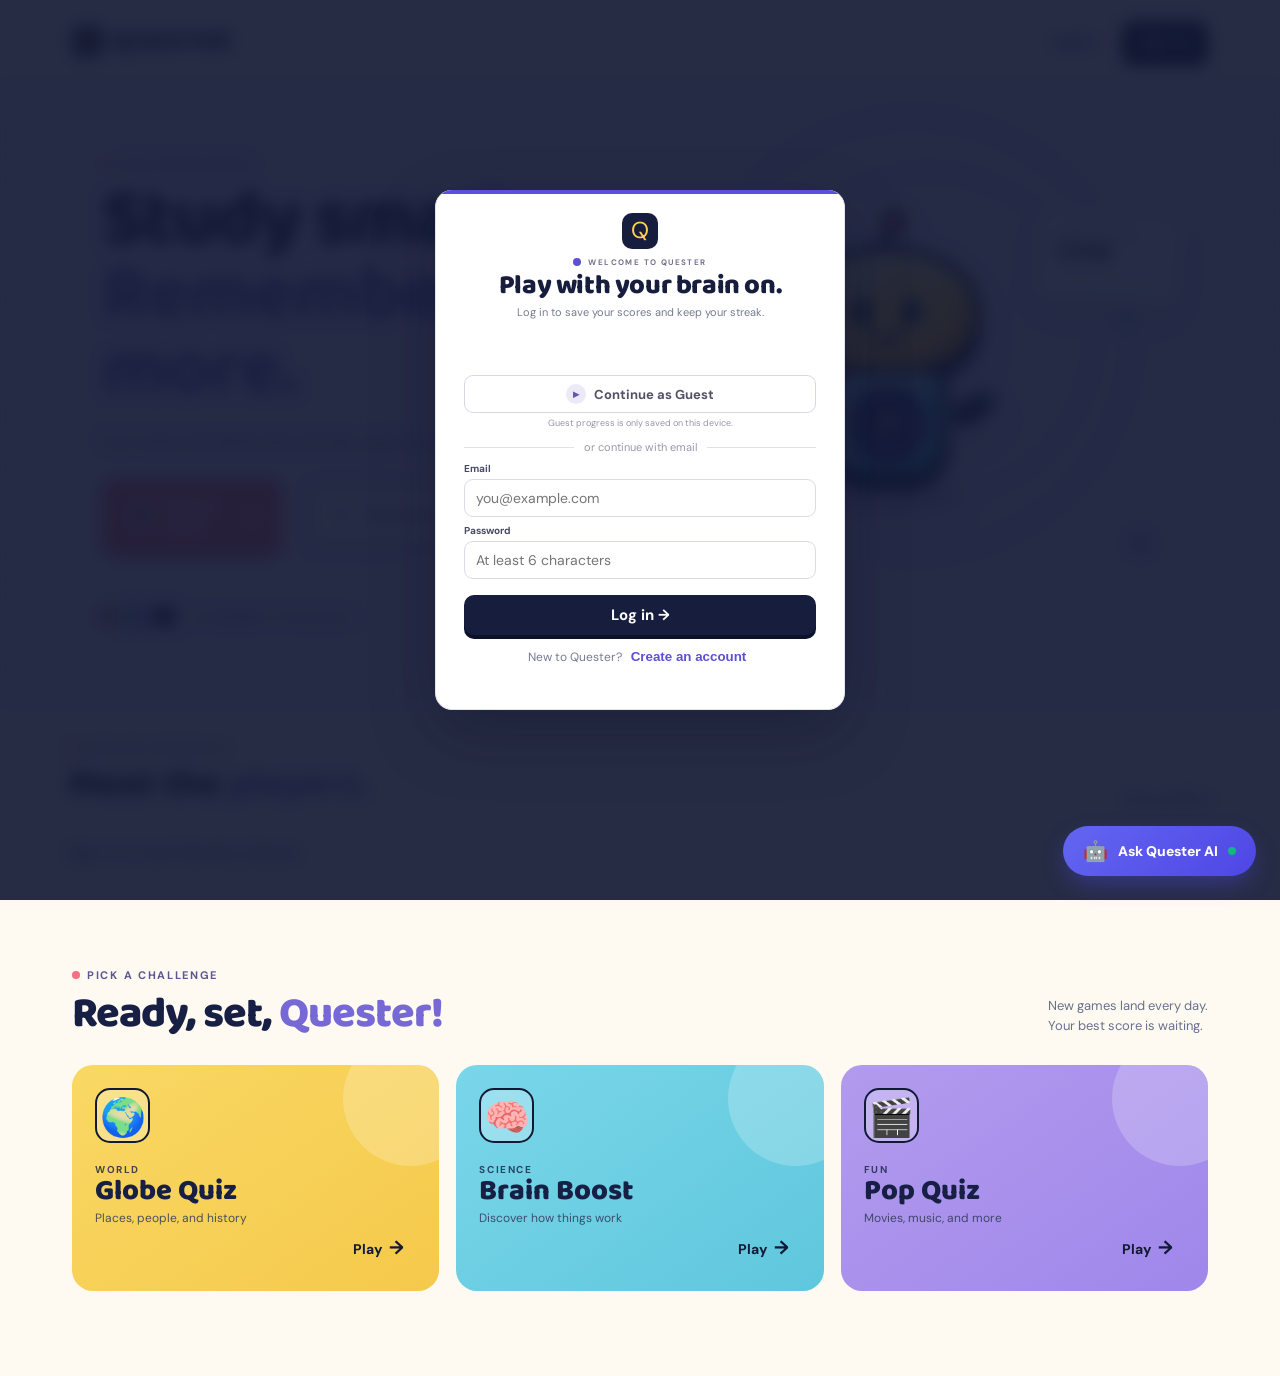
==== commit 6f3c0b8d: "Fix Google sign-in on mobile deployments" ====
--- a/GIZMO/index.html
+++ b/GIZMO/index.html
@@ -22,7 +22,7 @@
     <link rel="stylesheet" href="chat.css" />
     <link rel="stylesheet" href="home-mobile.css?v=7" />
     <script src="https://accounts.google.com/gsi/client" async defer></script>
-    <script src="js/config.js?v=2"></script>
+    <script src="js/config.js?v=3"></script>
   </head>
   <body>
     <div class="noise"></div>
@@ -196,7 +196,7 @@
 
     </div>
     <div class="toast hidden" id="toast"></div>
-    <script src="app.js?v=9"></script>
+    <script src="app.js?v=10"></script>
     <script src="chat.js?v=2"></script>
   </body>
 </html>
